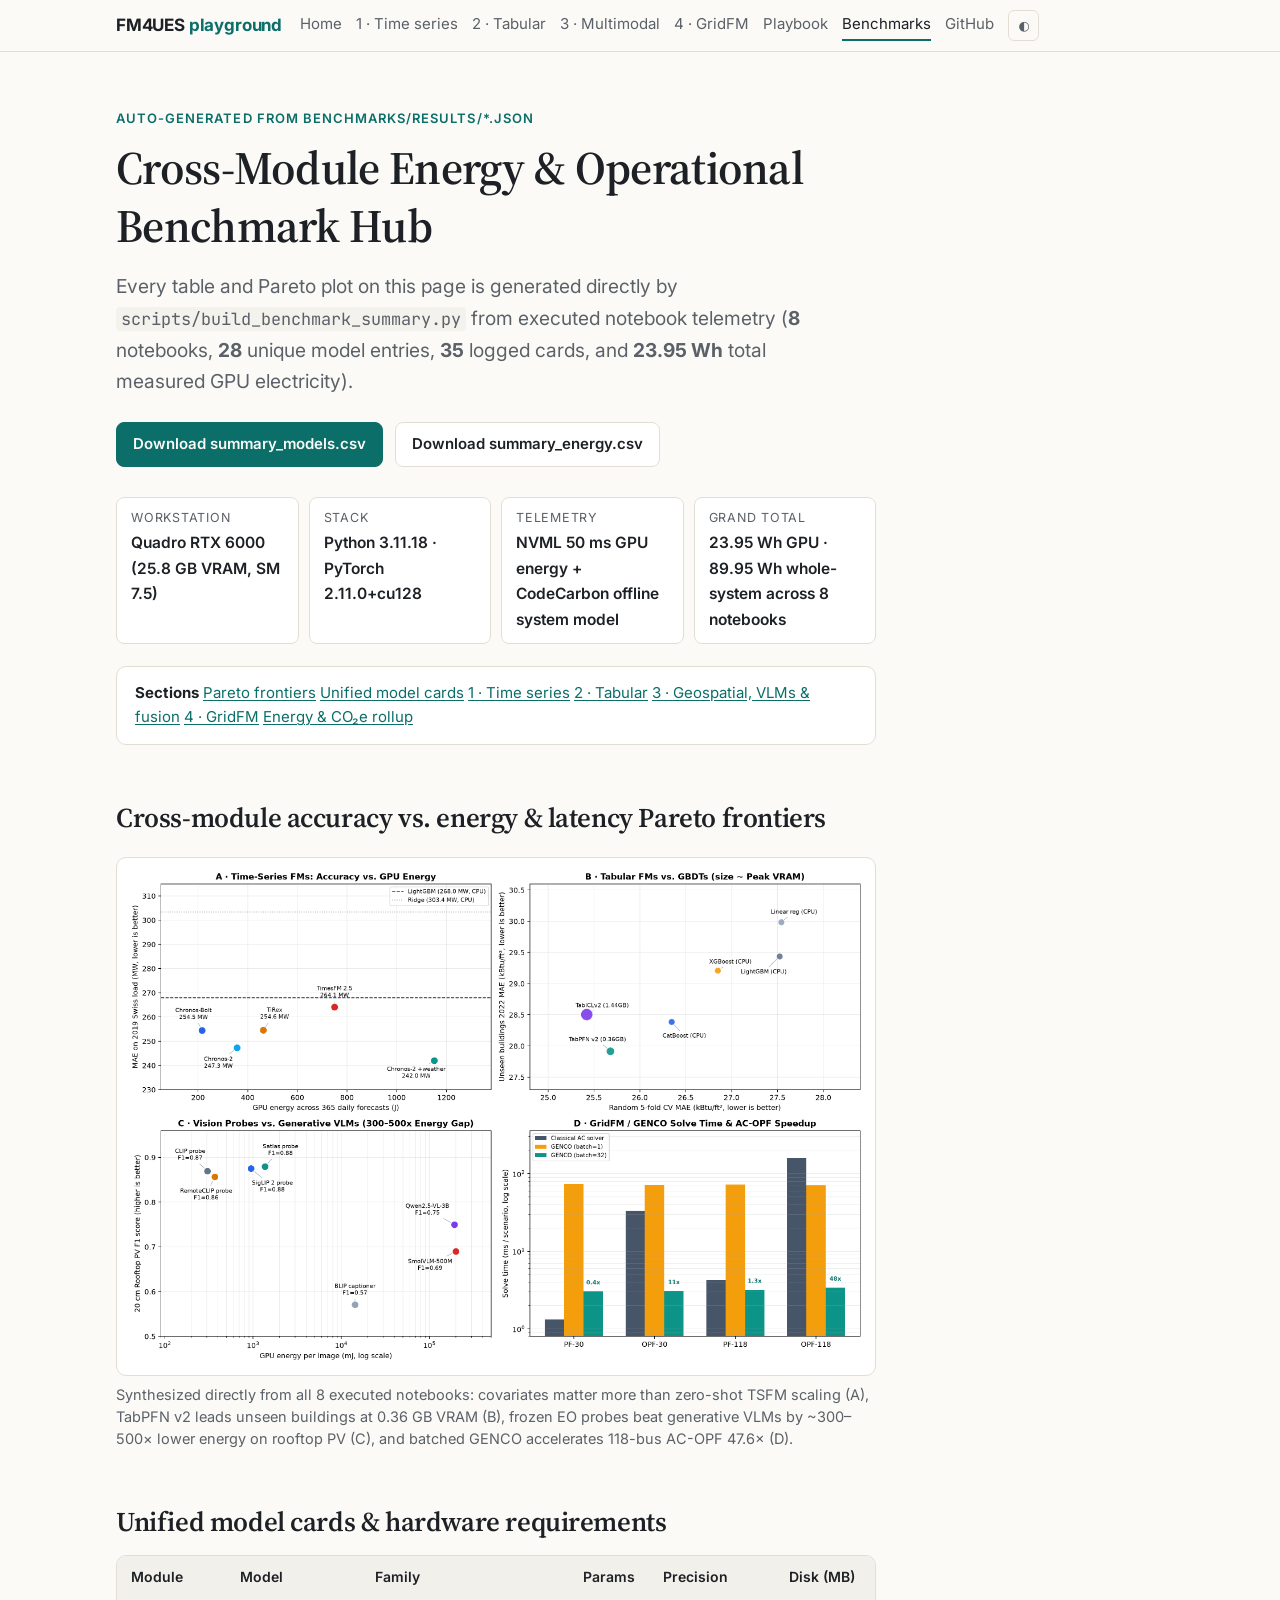
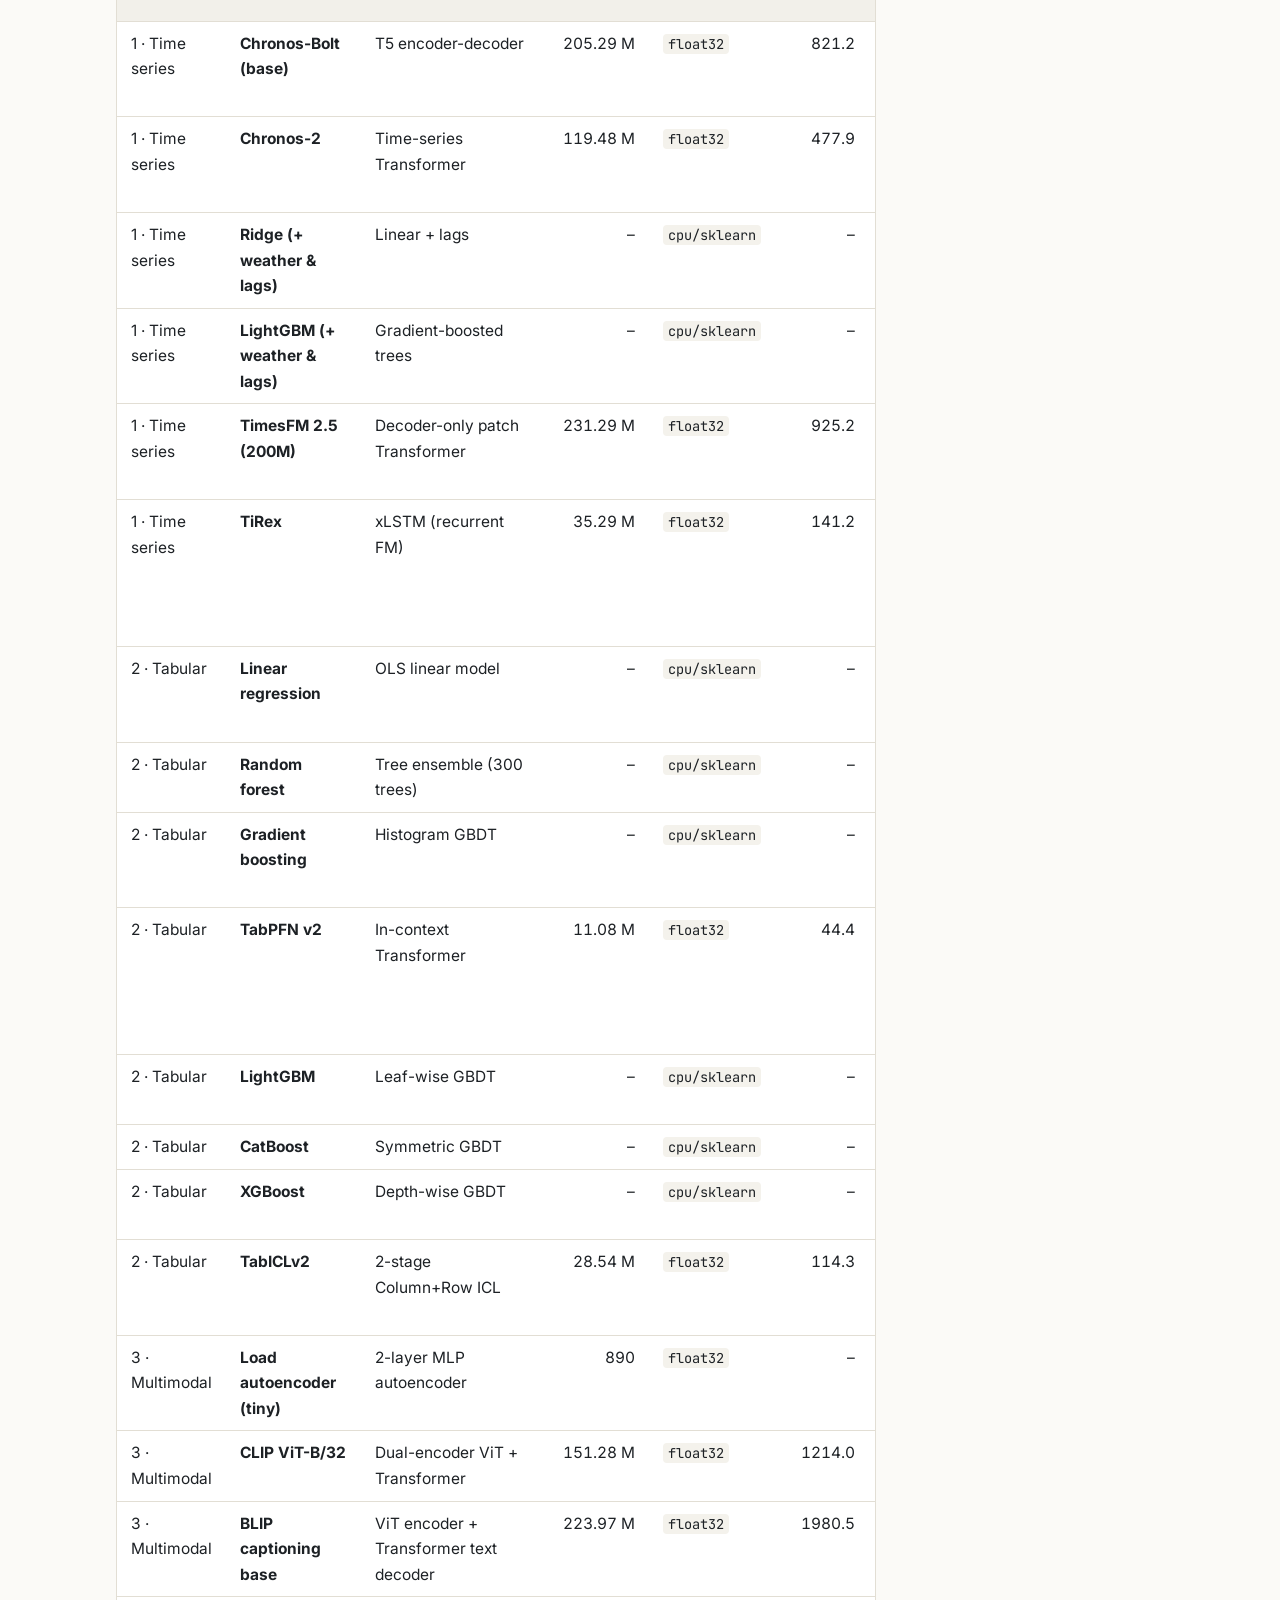
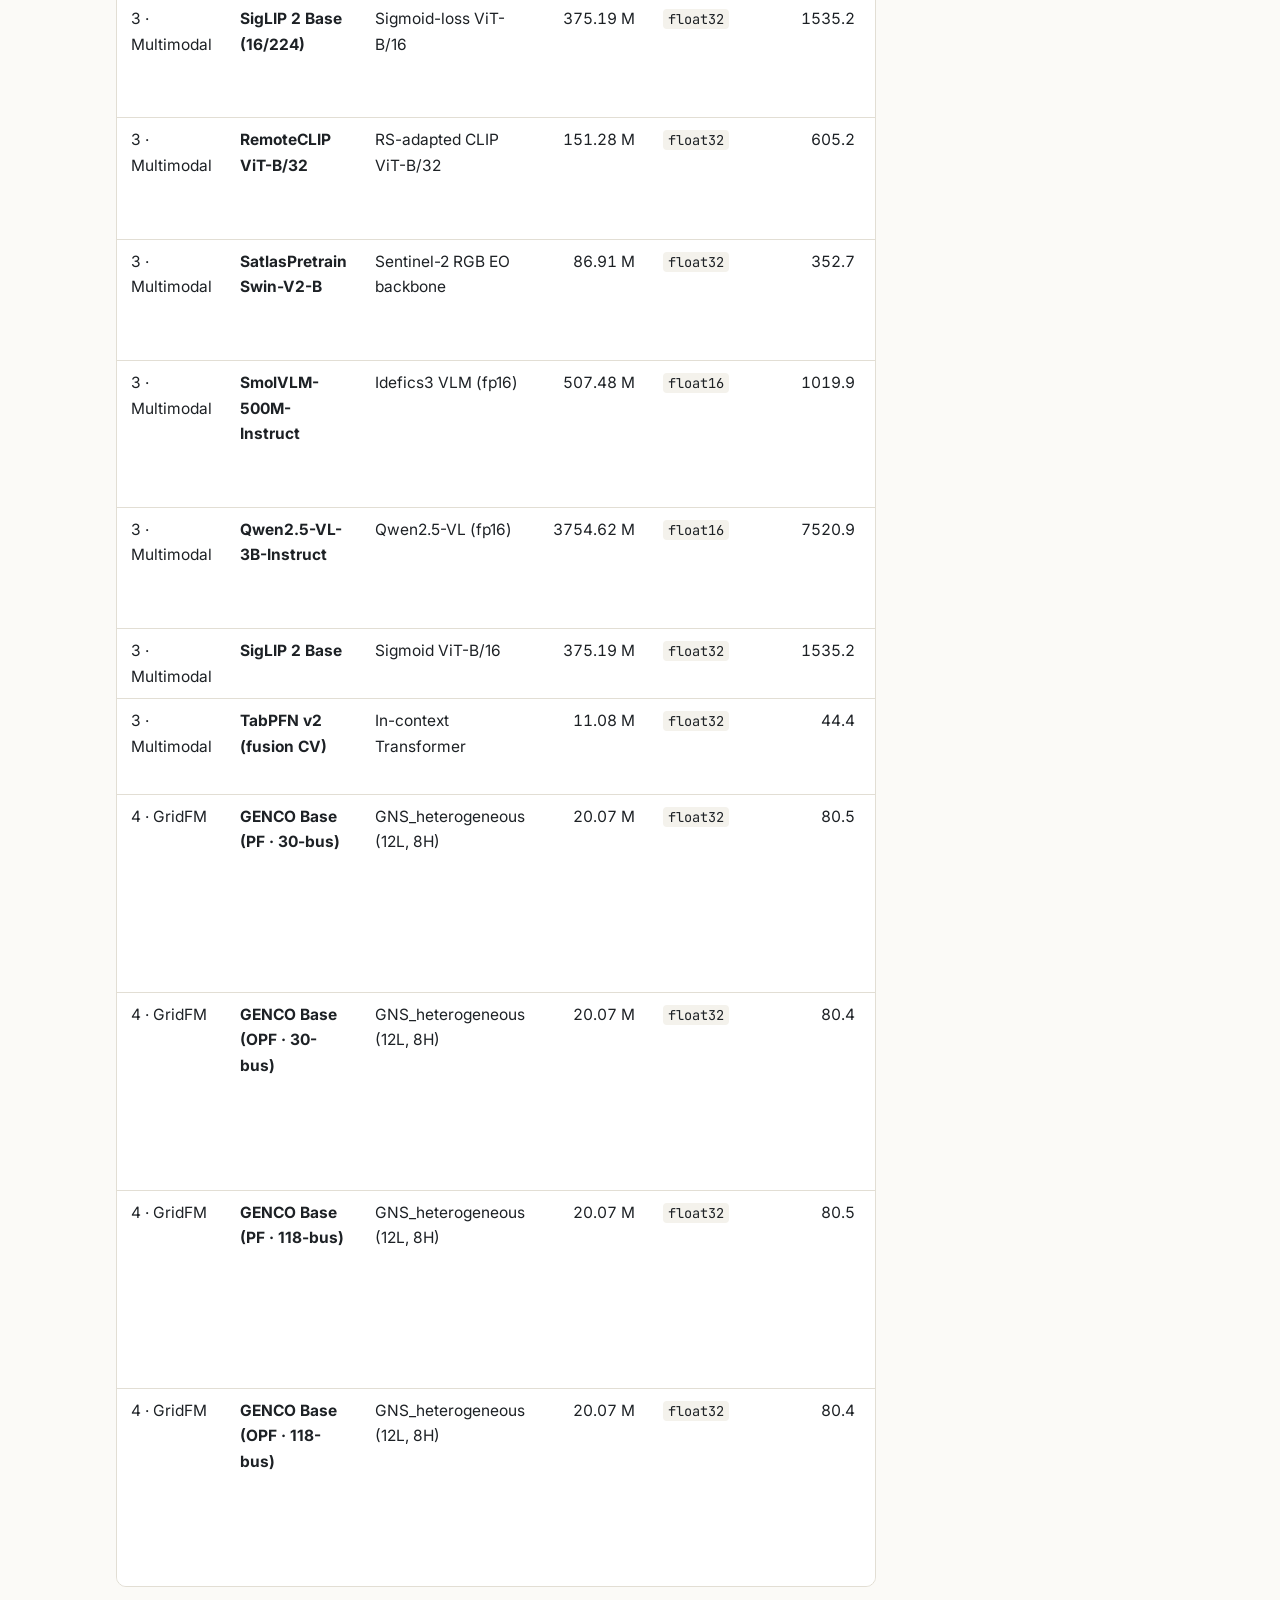
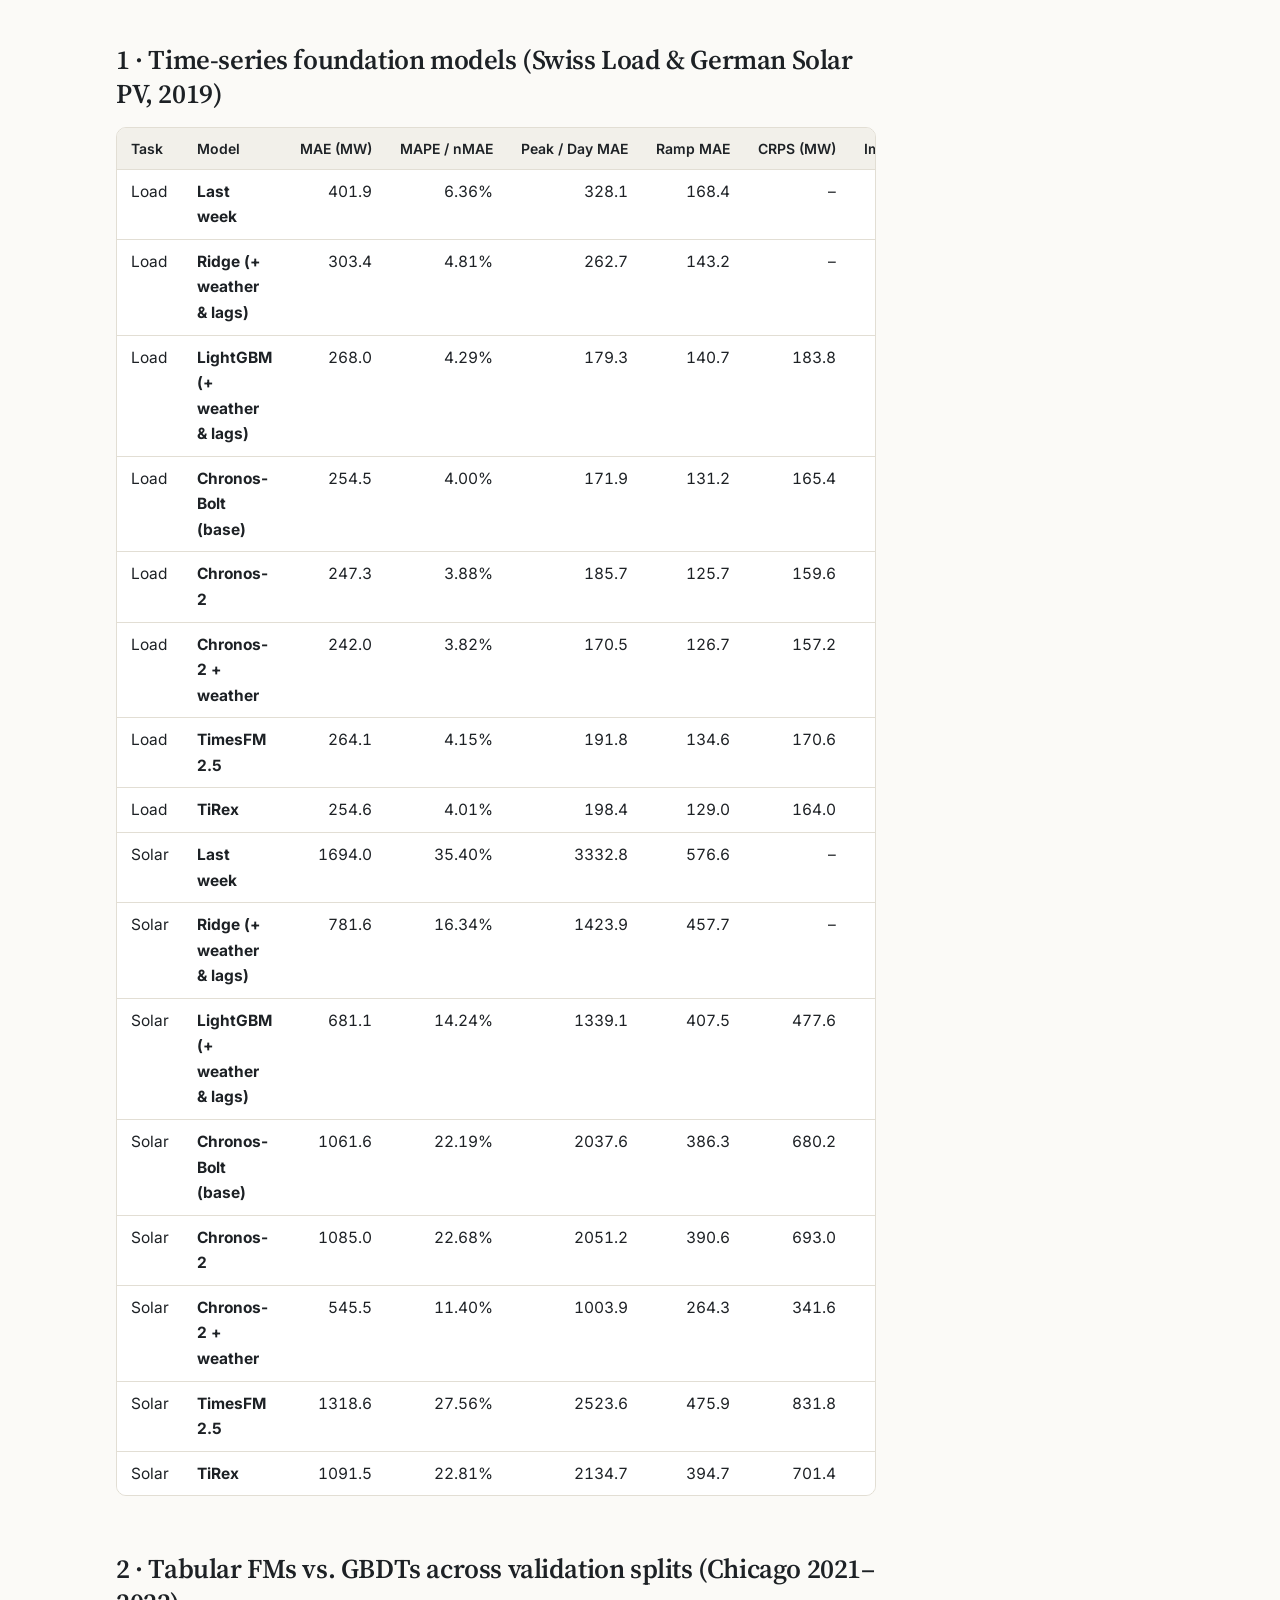
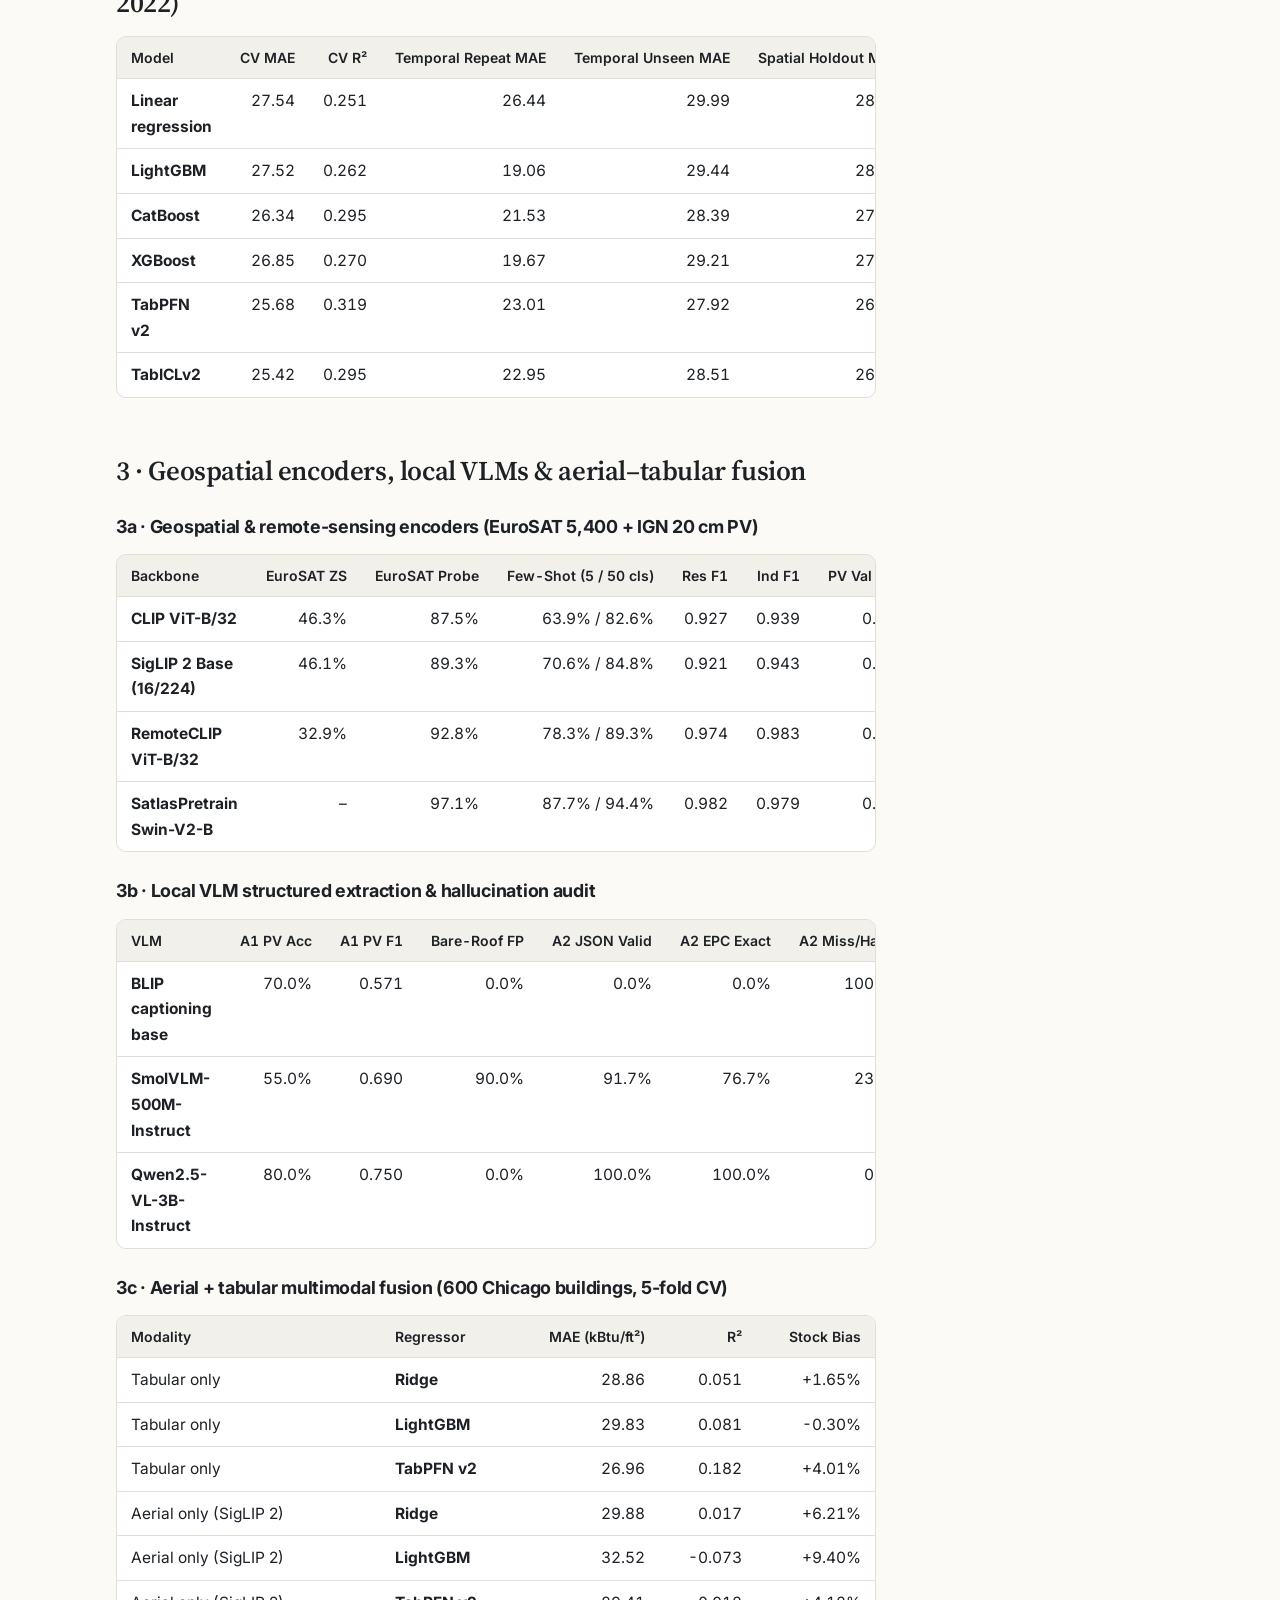
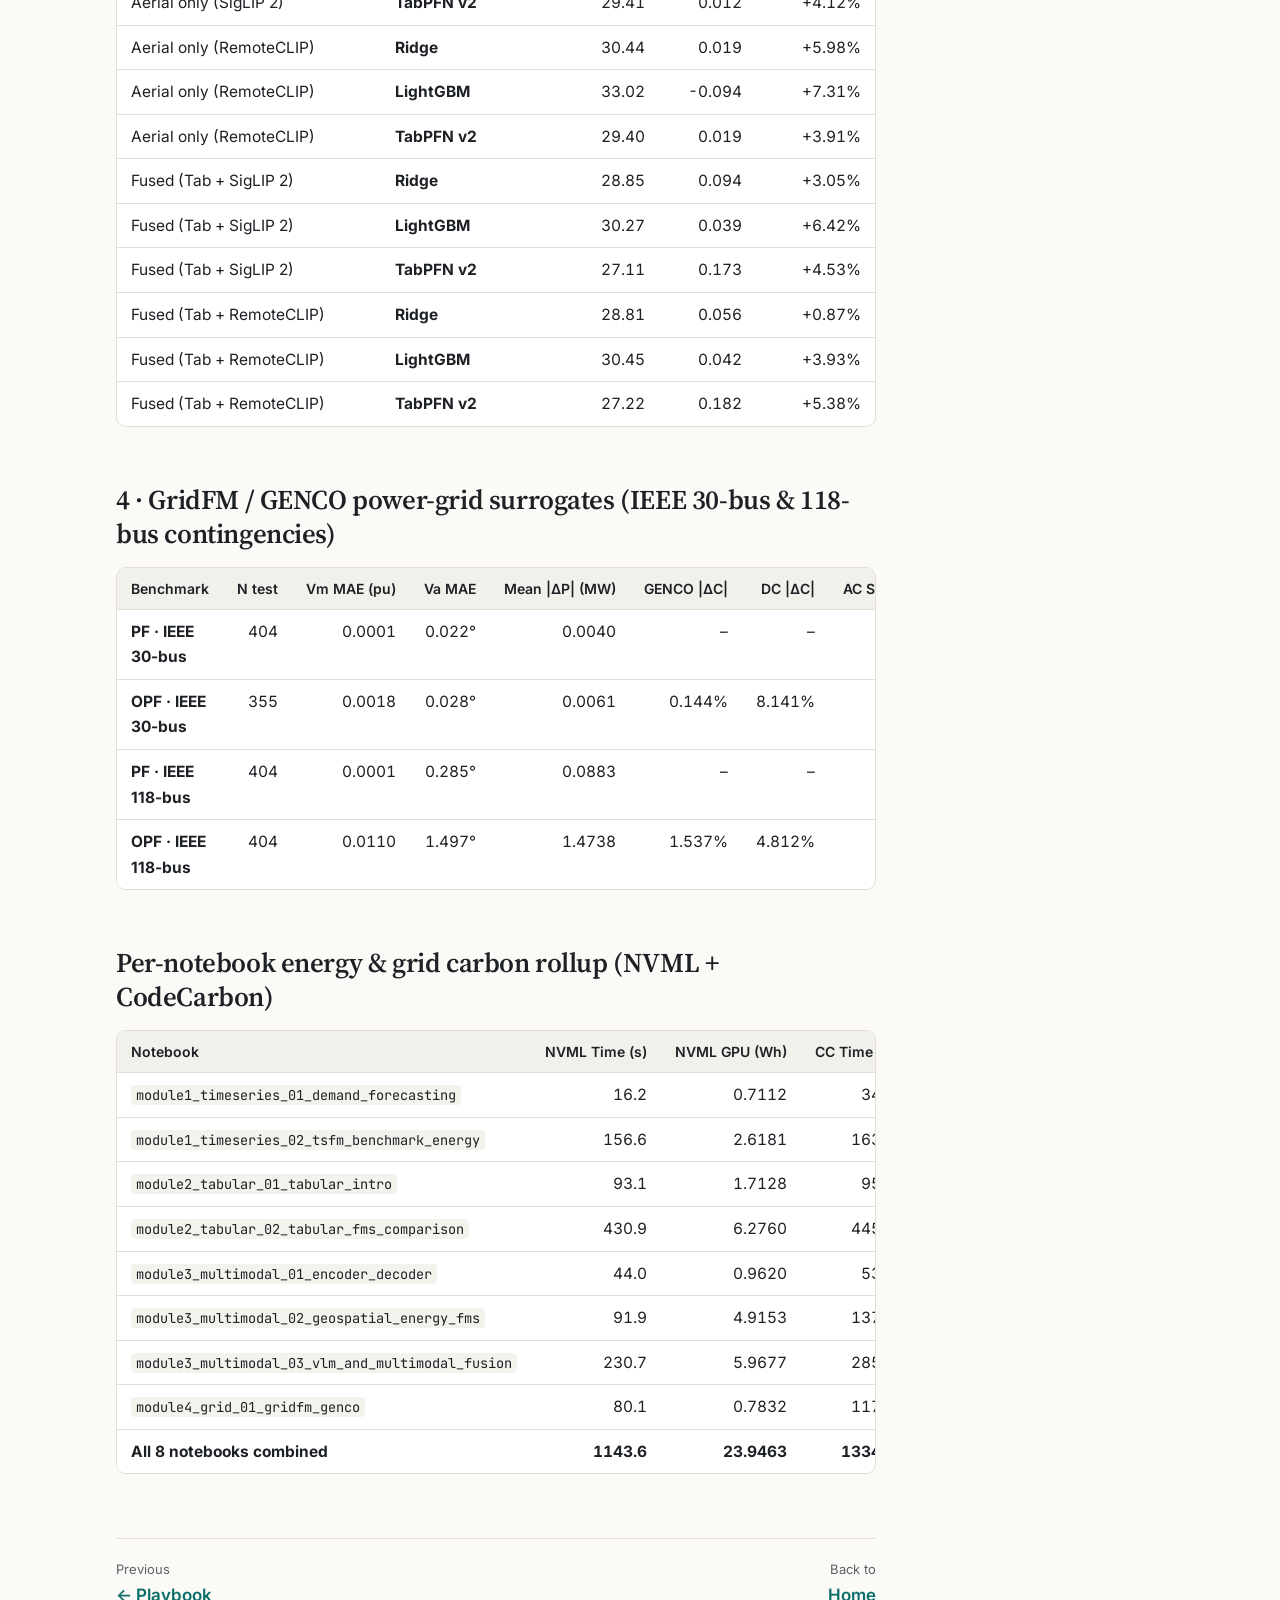
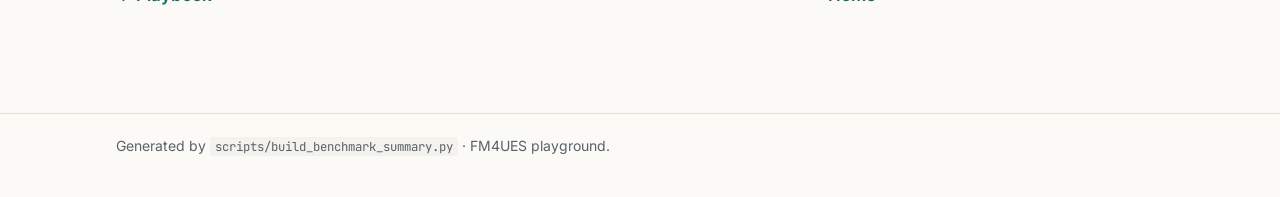
==== docs/benchmarks.html @ c504795c "Phase 4: geospatial EO FMs, local VLMs, aerial-tabular fusion, and Benchmarks Hub - Add requirements" ====
<!doctype html>
<html lang="en">
<head>
<meta charset="utf-8">
<meta name="viewport" content="width=device-width, initial-scale=1">
<title>Benchmarks Hub · FM4UES</title>
<meta name="description" content="Unified cross-module benchmark leaderboard, operational footprint, Pareto frontiers, and energy cost generated from benchmarks/results/*.json.">
<link rel="preconnect" href="https://fonts.googleapis.com">
<link rel="preconnect" href="https://fonts.gstatic.com" crossorigin>
<link href="https://fonts.googleapis.com/css2?family=Inter:wght@400;600;700&family=JetBrains+Mono:wght@400;600&family=Source+Serif+4:opsz,wght@8..60,600&display=swap" rel="stylesheet">
<link rel="stylesheet" href="assets/style.css">
<script src="assets/site.js"></script>
</head>
<body>

<header class="site-header">
  <div class="inner">
    <a class="brand" href="index.html">FM4UES <span>playground</span></a>
    <nav class="site-nav">
      <a href="index.html">Home</a>
      <a href="module1.html">1 · Time series</a>
      <a href="module2.html">2 · Tabular</a>
      <a href="module3.html">3 · Multimodal</a>
      <a href="module4.html">4 · GridFM</a>
      <a href="playbook.html">Playbook</a>
      <a href="benchmarks.html" aria-current="page">Benchmarks</a>
      <a class="gh" href="https://github.com/BartonChenTW/FM4UES-playground">GitHub</a>
      <button class="theme-toggle" type="button" aria-label="Toggle dark mode">◐</button>
    </nav>
  </div>
</header>

<main>
<div class="prose">

<div class="hero">
  <p class="eyebrow">Auto-generated from benchmarks/results/*.json</p>
  <h1>Cross-Module Energy &amp; Operational Benchmark Hub</h1>
  <p class="lede">
    Every table and Pareto plot on this page is generated directly by <code>scripts/build_benchmark_summary.py</code> from executed
    notebook telemetry (<b>8</b> notebooks, <b>28</b> unique model entries, <b>35</b> logged cards,
    and <b>23.95 Wh</b> total measured GPU electricity).
  </p>
  <div class="actions">
    <a class="btn primary" href="../benchmarks/summary_models.csv">Download summary_models.csv</a>
    <a class="btn" href="../benchmarks/summary_energy.csv">Download summary_energy.csv</a>
  </div>
</div>

<dl class="facts">
  <div><dt>Workstation</dt><dd>Quadro RTX 6000 (25.8 GB VRAM, SM 7.5)</dd></div>
  <div><dt>Stack</dt><dd>Python 3.11.18 · PyTorch 2.11.0+cu128</dd></div>
  <div><dt>Telemetry</dt><dd>NVML 50 ms GPU energy + CodeCarbon offline system model</dd></div>
  <div><dt>Grand total</dt><dd>23.95 Wh GPU · 89.95 Wh whole-system across 8 notebooks</dd></div>
</dl>

<nav class="toc">
  <b>Sections</b>
  <a href="#pareto">Pareto frontiers</a>
  <a href="#cards">Unified model cards</a>
  <a href="#tsfm">1 · Time series</a>
  <a href="#tabular">2 · Tabular</a>
  <a href="#multimodal">3 · Geospatial, VLMs &amp; fusion</a>
  <a href="#grid">4 · GridFM</a>
  <a href="#energy">Energy &amp; CO₂e rollup</a>
</nav>

<section id="pareto">
  <h2>Cross-module accuracy vs. energy &amp; latency Pareto frontiers</h2>
  <figure>
    <div class="frame"><img src="assets/img/benchmarks_pareto.png" alt="Four-panel cross-module Pareto chart covering Time-Series FMs, Tabular FMs vs GBDTs, Vision Probes vs VLMs, and GridFM GENCO solve speedups." loading="lazy"></div>
    <figcaption>Synthesized directly from all 8 executed notebooks: covariates matter more than zero-shot TSFM scaling (A), TabPFN v2 leads unseen buildings at 0.36 GB VRAM (B), frozen EO probes beat generative VLMs by ~300–500× lower energy on rooftop PV (C), and batched GENCO accelerates 118-bus AC-OPF 47.6× (D).</figcaption>
  </figure>
</section>

<section id="cards">
  <h2>Unified model cards &amp; hardware requirements</h2>
  <div class="table-wrap"><table>
    <tr><th>Module</th><th>Model</th><th>Family</th><th class="num">Params</th><th>Precision</th><th class="num">Disk (MB)</th><th class="num">Peak VRAM (GB)</th><th>Min Hardware</th><th>Licence</th><th>Hard Limits</th></tr>
    <tr><td>1 · Time series</td><td><b>Chronos-Bolt (base)</b></td><td>T5 encoder-decoder</td><td class="num">205.29 M</td><td><code>float32</code></td><td class="num">821.2</td><td class="num">4.92</td><td>GPU &lt;= 8 GB</td><td>Apache-2.0</td><td>Context &lt;= 2,048 steps, univariate only</td></tr><tr><td>1 · Time series</td><td><b>Chronos-2</b></td><td>Time-series Transformer</td><td class="num">119.48 M</td><td><code>float32</code></td><td class="num">477.9</td><td class="num">2.31</td><td>GPU &lt;= 4 GB</td><td>Apache-2.0</td><td>Supports past &amp; known-future covariates</td></tr><tr><td>1 · Time series</td><td><b>Ridge (+ weather &amp; lags)</b></td><td>Linear + lags</td><td class="num">–</td><td><code>cpu/sklearn</code></td><td class="num">–</td><td class="num">–</td><td>CPU-ok</td><td>BSD-3-Clause</td><td>Needs historical training split</td></tr><tr><td>1 · Time series</td><td><b>LightGBM (+ weather &amp; lags)</b></td><td>Gradient-boosted trees</td><td class="num">–</td><td><code>cpu/sklearn</code></td><td class="num">–</td><td class="num">–</td><td>CPU-ok</td><td>MIT</td><td>Needs historical training split</td></tr><tr><td>1 · Time series</td><td><b>TimesFM 2.5 (200M)</b></td><td>Decoder-only patch Transformer</td><td class="num">231.29 M</td><td><code>float32</code></td><td class="num">925.2</td><td class="num">2.53</td><td>GPU &lt;= 4 GB</td><td>Apache-2.0</td><td>Univariate core; covariates via xreg</td></tr><tr><td>1 · Time series</td><td><b>TiRex</b></td><td>xLSTM (recurrent FM)</td><td class="num">35.29 M</td><td><code>float32</code></td><td class="num">141.2</td><td class="num">0.30</td><td>GPU &lt;= 4 GB</td><td>NX-AI Community / Apache-2.0 (check card)</td><td>Univariate, 9 deciles (0.1..0.9)</td></tr><tr><td>2 · Tabular</td><td><b>Linear regression</b></td><td>OLS linear model</td><td class="num">–</td><td><code>cpu/sklearn</code></td><td class="num">–</td><td class="num">0.00</td><td>CPU-ok</td><td>BSD-3-Clause</td><td>Linear relationships only</td></tr><tr><td>2 · Tabular</td><td><b>Random forest</b></td><td>Tree ensemble (300 trees)</td><td class="num">–</td><td><code>cpu/sklearn</code></td><td class="num">–</td><td class="num">0.00</td><td>CPU-ok</td><td>BSD-3-Clause</td><td>CPU multi-core</td></tr><tr><td>2 · Tabular</td><td><b>Gradient boosting</b></td><td>Histogram GBDT</td><td class="num">–</td><td><code>cpu/sklearn</code></td><td class="num">–</td><td class="num">0.00</td><td>CPU-ok</td><td>BSD-3-Clause</td><td>Needs &gt;= 20 samples/leaf by default</td></tr><tr><td>2 · Tabular</td><td><b>TabPFN v2</b></td><td>In-context Transformer</td><td class="num">11.08 M</td><td><code>float32</code></td><td class="num">44.4</td><td class="num">0.24</td><td>GPU &lt;= 4 GB</td><td>Prior Labs License (Apache 2.0 w/ attribution)</td><td>&lt;= 10,000 rows, &lt;= 500 cols</td></tr><tr><td>2 · Tabular</td><td><b>LightGBM</b></td><td>Leaf-wise GBDT</td><td class="num">–</td><td><code>cpu/sklearn</code></td><td class="num">–</td><td class="num">0.01</td><td>CPU-ok</td><td>MIT</td><td>Needs tuning for tiny n</td></tr><tr><td>2 · Tabular</td><td><b>CatBoost</b></td><td>Symmetric GBDT</td><td class="num">–</td><td><code>cpu/sklearn</code></td><td class="num">–</td><td class="num">0.01</td><td>CPU-ok</td><td>Apache-2.0</td><td>Fast inference</td></tr><tr><td>2 · Tabular</td><td><b>XGBoost</b></td><td>Depth-wise GBDT</td><td class="num">–</td><td><code>cpu/sklearn</code></td><td class="num">–</td><td class="num">0.01</td><td>CPU-ok</td><td>Apache-2.0</td><td>Needs tuning for tiny n</td></tr><tr><td>2 · Tabular</td><td><b>TabICLv2</b></td><td>2-stage Column+Row ICL</td><td class="num">28.54 M</td><td><code>float32</code></td><td class="num">114.3</td><td class="num">2.71</td><td>GPU &lt;= 4 GB</td><td>BSD-3-Clause</td><td>Scales &gt;100k rows, native quantiles</td></tr><tr><td>3 · Multimodal</td><td><b>Load autoencoder (tiny)</b></td><td>2-layer MLP autoencoder</td><td class="num">890</td><td><code>float32</code></td><td class="num">–</td><td class="num">0.02</td><td>CPU-ok</td><td>MIT</td><td>24-h shape only</td></tr><tr><td>3 · Multimodal</td><td><b>CLIP ViT-B/32</b></td><td>Dual-encoder ViT + Transformer</td><td class="num">151.28 M</td><td><code>float32</code></td><td class="num">1214.0</td><td class="num">1.41</td><td>GPU &lt;= 4 GB</td><td>MIT</td><td>77 text tokens, 224x224 px crop</td></tr><tr><td>3 · Multimodal</td><td><b>BLIP captioning base</b></td><td>ViT encoder + Transformer text decoder</td><td class="num">223.97 M</td><td><code>float32</code></td><td class="num">1980.5</td><td class="num">1.42</td><td>GPU &lt;= 4 GB</td><td>BSD-3-Clause</td><td>Everyday-photo domain, 384x384 px</td></tr><tr><td>3 · Multimodal</td><td><b>SigLIP 2 Base (16/224)</b></td><td>Sigmoid-loss ViT-B/16</td><td class="num">375.19 M</td><td><code>float32</code></td><td class="num">1535.2</td><td class="num">2.52</td><td>GPU &lt;= 4 GB</td><td>Apache-2.0</td><td>224x224 px, 64 text tokens (lowercase recommended)</td></tr><tr><td>3 · Multimodal</td><td><b>RemoteCLIP ViT-B/32</b></td><td>RS-adapted CLIP ViT-B/32</td><td class="num">151.28 M</td><td><code>float32</code></td><td class="num">605.2</td><td class="num">0.94</td><td>GPU &lt;= 4 GB</td><td>Unspecified on HF card</td><td>224x224 px, 77 text tokens; tuned for remote sensing</td></tr><tr><td>3 · Multimodal</td><td><b>SatlasPretrain Swin-V2-B</b></td><td>Sentinel-2 RGB EO backbone</td><td class="num">86.91 M</td><td><code>float32</code></td><td class="num">352.7</td><td class="num">1.63</td><td>GPU &lt;= 4 GB</td><td>Apache-2.0</td><td>Vision-only (no text encoder); expects [0,1] Sentinel-2 RGB</td></tr><tr><td>3 · Multimodal</td><td><b>SmolVLM-500M-Instruct</b></td><td>Idefics3 VLM (fp16)</td><td class="num">507.48 M</td><td><code>float16</code></td><td class="num">1019.9</td><td class="num">1.50</td><td>GPU &lt;= 4 GB</td><td>Apache-2.0</td><td>Compact 500M VLM; struggles with strict JSON &amp; dense numbers</td></tr><tr><td>3 · Multimodal</td><td><b>Qwen2.5-VL-3B-Instruct</b></td><td>Qwen2.5-VL (fp16)</td><td class="num">3754.62 M</td><td><code>float16</code></td><td class="num">7520.9</td><td class="num">7.72</td><td>GPU 16-24 GB</td><td>Apache-2.0</td><td>7.7 GB VRAM in fp16; dynamic native image resolution</td></tr><tr><td>3 · Multimodal</td><td><b>SigLIP 2 Base</b></td><td>Sigmoid ViT-B/16</td><td class="num">375.19 M</td><td><code>float32</code></td><td class="num">1535.2</td><td class="num">2.01</td><td>GPU &lt;= 4 GB</td><td>Apache-2.0</td><td>–</td></tr><tr><td>3 · Multimodal</td><td><b>TabPFN v2 (fusion CV)</b></td><td>In-context Transformer</td><td class="num">11.08 M</td><td><code>float32</code></td><td class="num">44.4</td><td class="num">–</td><td>GPU &lt;= 4 GB</td><td>Prior Labs (Apache 2.0)</td><td>–</td></tr><tr><td>4 · GridFM</td><td><b>GENCO Base (PF · 30-bus)</b></td><td>GNS_heterogeneous (12L, 8H)</td><td class="num">20.07 M</td><td><code>float32</code></td><td class="num">80.5</td><td class="num">0.13</td><td>GPU &lt;= 4 GB</td><td>Apache-2.0</td><td>Fixed bus/branch schema per case; OPF bounds Vm &amp; Pg only (soft Qg/thermal/PBE)</td></tr><tr><td>4 · GridFM</td><td><b>GENCO Base (OPF · 30-bus)</b></td><td>GNS_heterogeneous (12L, 8H)</td><td class="num">20.07 M</td><td><code>float32</code></td><td class="num">80.4</td><td class="num">0.13</td><td>GPU &lt;= 4 GB</td><td>Apache-2.0</td><td>Fixed bus/branch schema per case; OPF bounds Vm &amp; Pg only (soft Qg/thermal/PBE)</td></tr><tr><td>4 · GridFM</td><td><b>GENCO Base (PF · 118-bus)</b></td><td>GNS_heterogeneous (12L, 8H)</td><td class="num">20.07 M</td><td><code>float32</code></td><td class="num">80.5</td><td class="num">0.27</td><td>GPU &lt;= 4 GB</td><td>Apache-2.0</td><td>Fixed bus/branch schema per case; OPF bounds Vm &amp; Pg only (soft Qg/thermal/PBE)</td></tr><tr><td>4 · GridFM</td><td><b>GENCO Base (OPF · 118-bus)</b></td><td>GNS_heterogeneous (12L, 8H)</td><td class="num">20.07 M</td><td><code>float32</code></td><td class="num">80.4</td><td class="num">0.27</td><td>GPU &lt;= 4 GB</td><td>Apache-2.0</td><td>Fixed bus/branch schema per case; OPF bounds Vm &amp; Pg only (soft Qg/thermal/PBE)</td></tr>
  </table></div>
</section>

<section id="tsfm">
  <h2>1 · Time-series foundation models (Swiss Load &amp; German Solar PV, 2019)</h2>
  <div class="table-wrap"><table>
    <tr><th>Task</th><th>Model</th><th class="num">MAE (MW)</th><th class="num">MAPE / nMAE</th><th class="num">Peak / Day MAE</th><th class="num">Ramp MAE</th><th class="num">CRPS (MW)</th><th class="num">Imbalance (kEUR)</th><th class="num">GPU J</th></tr>
    <tr><td>Load</td><td><b>Last week</b></td><td class="num">401.9</td><td class="num">6.36%</td><td class="num">328.1</td><td class="num">168.4</td><td class="num">–</td><td class="num">209,888</td><td class="num">–</td></tr><tr><td>Load</td><td><b>Ridge (+ weather &amp; lags)</b></td><td class="num">303.4</td><td class="num">4.81%</td><td class="num">262.7</td><td class="num">143.2</td><td class="num">–</td><td class="num">152,685</td><td class="num">–</td></tr><tr><td>Load</td><td><b>LightGBM (+ weather &amp; lags)</b></td><td class="num">268.0</td><td class="num">4.29%</td><td class="num">179.3</td><td class="num">140.7</td><td class="num">183.8</td><td class="num">132,280</td><td class="num">–</td></tr><tr><td>Load</td><td><b>Chronos-Bolt (base)</b></td><td class="num">254.5</td><td class="num">4.00%</td><td class="num">171.9</td><td class="num">131.2</td><td class="num">165.4</td><td class="num">136,784</td><td class="num">216.3</td></tr><tr><td>Load</td><td><b>Chronos-2</b></td><td class="num">247.3</td><td class="num">3.88%</td><td class="num">185.7</td><td class="num">125.7</td><td class="num">159.6</td><td class="num">132,837</td><td class="num">356.6</td></tr><tr><td>Load</td><td><b>Chronos-2 + weather</b></td><td class="num">242.0</td><td class="num">3.82%</td><td class="num">170.5</td><td class="num">126.7</td><td class="num">157.2</td><td class="num">127,206</td><td class="num">1150.7</td></tr><tr><td>Load</td><td><b>TimesFM 2.5</b></td><td class="num">264.1</td><td class="num">4.15%</td><td class="num">191.8</td><td class="num">134.6</td><td class="num">170.6</td><td class="num">138,223</td><td class="num">749.9</td></tr><tr><td>Load</td><td><b>TiRex</b></td><td class="num">254.6</td><td class="num">4.01%</td><td class="num">198.4</td><td class="num">129.0</td><td class="num">164.0</td><td class="num">136,100</td><td class="num">462.7</td></tr><tr><td>Solar</td><td><b>Last week</b></td><td class="num">1694.0</td><td class="num">35.40%</td><td class="num">3332.8</td><td class="num">576.6</td><td class="num">–</td><td class="num">892,607</td><td class="num">–</td></tr><tr><td>Solar</td><td><b>Ridge (+ weather &amp; lags)</b></td><td class="num">781.6</td><td class="num">16.34%</td><td class="num">1423.9</td><td class="num">457.7</td><td class="num">–</td><td class="num">416,796</td><td class="num">–</td></tr><tr><td>Solar</td><td><b>LightGBM (+ weather &amp; lags)</b></td><td class="num">681.1</td><td class="num">14.24%</td><td class="num">1339.1</td><td class="num">407.5</td><td class="num">477.6</td><td class="num">412,699</td><td class="num">–</td></tr><tr><td>Solar</td><td><b>Chronos-Bolt (base)</b></td><td class="num">1061.6</td><td class="num">22.19%</td><td class="num">2037.6</td><td class="num">386.3</td><td class="num">680.2</td><td class="num">541,320</td><td class="num">225.0</td></tr><tr><td>Solar</td><td><b>Chronos-2</b></td><td class="num">1085.0</td><td class="num">22.68%</td><td class="num">2051.2</td><td class="num">390.6</td><td class="num">693.0</td><td class="num">547,497</td><td class="num">394.7</td></tr><tr><td>Solar</td><td><b>Chronos-2 + weather</b></td><td class="num">545.5</td><td class="num">11.40%</td><td class="num">1003.9</td><td class="num">264.3</td><td class="num">341.6</td><td class="num">270,333</td><td class="num">1165.6</td></tr><tr><td>Solar</td><td><b>TimesFM 2.5</b></td><td class="num">1318.6</td><td class="num">27.56%</td><td class="num">2523.6</td><td class="num">475.9</td><td class="num">831.8</td><td class="num">692,721</td><td class="num">790.8</td></tr><tr><td>Solar</td><td><b>TiRex</b></td><td class="num">1091.5</td><td class="num">22.81%</td><td class="num">2134.7</td><td class="num">394.7</td><td class="num">701.4</td><td class="num">587,737</td><td class="num">472.4</td></tr>
  </table></div>
</section>

<section id="tabular">
  <h2>2 · Tabular FMs vs. GBDTs across validation splits (Chicago 2021–2022)</h2>
  <div class="table-wrap"><table>
    <tr><th>Model</th><th class="num">CV MAE</th><th class="num">CV R²</th><th class="num">Temporal Repeat MAE</th><th class="num">Temporal Unseen MAE</th><th class="num">Spatial Holdout MAE</th><th class="num">Stock Bias</th><th class="num">VRAM (GB)</th></tr>
    <tr><td><b>Linear regression</b></td><td class="num">27.54</td><td class="num">0.251</td><td class="num">26.44</td><td class="num">29.99</td><td class="num">28.97</td><td class="num">+0.19%</td><td class="num">0.00</td></tr><tr><td><b>LightGBM</b></td><td class="num">27.52</td><td class="num">0.262</td><td class="num">19.06</td><td class="num">29.44</td><td class="num">28.61</td><td class="num">+0.64%</td><td class="num">0.00</td></tr><tr><td><b>CatBoost</b></td><td class="num">26.34</td><td class="num">0.295</td><td class="num">21.53</td><td class="num">28.39</td><td class="num">27.24</td><td class="num">+2.17%</td><td class="num">0.00</td></tr><tr><td><b>XGBoost</b></td><td class="num">26.85</td><td class="num">0.270</td><td class="num">19.67</td><td class="num">29.21</td><td class="num">27.29</td><td class="num">+1.58%</td><td class="num">0.00</td></tr><tr><td><b>TabPFN v2</b></td><td class="num">25.68</td><td class="num">0.319</td><td class="num">23.01</td><td class="num">27.92</td><td class="num">26.73</td><td class="num">-0.72%</td><td class="num">0.36</td></tr><tr><td><b>TabICLv2</b></td><td class="num">25.42</td><td class="num">0.295</td><td class="num">22.95</td><td class="num">28.51</td><td class="num">26.68</td><td class="num">-5.94%</td><td class="num">1.44</td></tr>
  </table></div>
</section>

<section id="multimodal">
  <h2>3 · Geospatial encoders, local VLMs &amp; aerial–tabular fusion</h2>
  <h3>3a · Geospatial &amp; remote-sensing encoders (EuroSAT 5,400 + IGN 20 cm PV)</h3>
  <div class="table-wrap"><table>
    <tr><th>Backbone</th><th class="num">EuroSAT ZS</th><th class="num">EuroSAT Probe</th><th class="num">Few-Shot (5 / 50 cls)</th><th class="num">Res F1</th><th class="num">Ind F1</th><th class="num">PV Val AUC</th><th class="num">PV Val F1</th><th class="num">mJ / img</th></tr>
    <tr><td><b>CLIP ViT-B/32</b></td><td class="num">46.3%</td><td class="num">87.5%</td><td class="num">63.9% / 82.6%</td><td class="num">0.927</td><td class="num">0.939</td><td class="num">0.949</td><td class="num">0.870</td><td class="num">303.1</td></tr><tr><td><b>SigLIP 2 Base (16/224)</b></td><td class="num">46.1%</td><td class="num">89.3%</td><td class="num">70.6% / 84.8%</td><td class="num">0.921</td><td class="num">0.943</td><td class="num">0.962</td><td class="num">0.875</td><td class="num">949.8</td></tr><tr><td><b>RemoteCLIP ViT-B/32</b></td><td class="num">32.9%</td><td class="num">92.8%</td><td class="num">78.3% / 89.3%</td><td class="num">0.974</td><td class="num">0.983</td><td class="num">0.918</td><td class="num">0.857</td><td class="num">367.8</td></tr><tr><td><b>SatlasPretrain Swin-V2-B</b></td><td class="num">–</td><td class="num">97.1%</td><td class="num">87.7% / 94.4%</td><td class="num">0.982</td><td class="num">0.979</td><td class="num">0.941</td><td class="num">0.880</td><td class="num">1362.3</td></tr>
  </table></div>

  <h3>3b · Local VLM structured extraction &amp; hallucination audit</h3>
  <div class="table-wrap"><table>
    <tr><th>VLM</th><th class="num">A1 PV Acc</th><th class="num">A1 PV F1</th><th class="num">Bare-Roof FP</th><th class="num">A2 JSON Valid</th><th class="num">A2 EPC Exact</th><th class="num">A2 Miss/Halluc</th><th class="num">s / roof</th><th class="num">J / roof | card</th><th class="num">VRAM (GB)</th></tr>
    <tr><td><b>BLIP captioning base</b></td><td class="num">70.0%</td><td class="num">0.571</td><td class="num">0.0%</td><td class="num">0.0%</td><td class="num">0.0%</td><td class="num">100.0%</td><td class="num">0.21 s</td><td class="num">14.3 / 12.2</td><td class="num">0.97</td></tr><tr><td><b>SmolVLM-500M-Instruct</b></td><td class="num">55.0%</td><td class="num">0.690</td><td class="num">90.0%</td><td class="num">91.7%</td><td class="num">76.7%</td><td class="num">23.3%</td><td class="num">2.05 s</td><td class="num">198.9 / 289.8</td><td class="num">1.50</td></tr><tr><td><b>Qwen2.5-VL-3B-Instruct</b></td><td class="num">80.0%</td><td class="num">0.750</td><td class="num">0.0%</td><td class="num">100.0%</td><td class="num">100.0%</td><td class="num">0.0%</td><td class="num">1.50 s</td><td class="num">192.8 / 474.2</td><td class="num">7.72</td></tr>
  </table></div>

  <h3>3c · Aerial + tabular multimodal fusion (600 Chicago buildings, 5-fold CV)</h3>
  <div class="table-wrap"><table>
    <tr><th>Modality</th><th>Regressor</th><th class="num">MAE (kBtu/ft²)</th><th class="num">R²</th><th class="num">Stock Bias</th></tr>
    <tr><td>Tabular only</td><td><b>Ridge</b></td><td class="num">28.86</td><td class="num">0.051</td><td class="num">+1.65%</td></tr><tr><td>Tabular only</td><td><b>LightGBM</b></td><td class="num">29.83</td><td class="num">0.081</td><td class="num">-0.30%</td></tr><tr><td>Tabular only</td><td><b>TabPFN v2</b></td><td class="num">26.96</td><td class="num">0.182</td><td class="num">+4.01%</td></tr><tr><td>Aerial only (SigLIP 2)</td><td><b>Ridge</b></td><td class="num">29.88</td><td class="num">0.017</td><td class="num">+6.21%</td></tr><tr><td>Aerial only (SigLIP 2)</td><td><b>LightGBM</b></td><td class="num">32.52</td><td class="num">-0.073</td><td class="num">+9.40%</td></tr><tr><td>Aerial only (SigLIP 2)</td><td><b>TabPFN v2</b></td><td class="num">29.41</td><td class="num">0.012</td><td class="num">+4.12%</td></tr><tr><td>Aerial only (RemoteCLIP)</td><td><b>Ridge</b></td><td class="num">30.44</td><td class="num">0.019</td><td class="num">+5.98%</td></tr><tr><td>Aerial only (RemoteCLIP)</td><td><b>LightGBM</b></td><td class="num">33.02</td><td class="num">-0.094</td><td class="num">+7.31%</td></tr><tr><td>Aerial only (RemoteCLIP)</td><td><b>TabPFN v2</b></td><td class="num">29.40</td><td class="num">0.019</td><td class="num">+3.91%</td></tr><tr><td>Fused (Tab + SigLIP 2)</td><td><b>Ridge</b></td><td class="num">28.85</td><td class="num">0.094</td><td class="num">+3.05%</td></tr><tr><td>Fused (Tab + SigLIP 2)</td><td><b>LightGBM</b></td><td class="num">30.27</td><td class="num">0.039</td><td class="num">+6.42%</td></tr><tr><td>Fused (Tab + SigLIP 2)</td><td><b>TabPFN v2</b></td><td class="num">27.11</td><td class="num">0.173</td><td class="num">+4.53%</td></tr><tr><td>Fused (Tab + RemoteCLIP)</td><td><b>Ridge</b></td><td class="num">28.81</td><td class="num">0.056</td><td class="num">+0.87%</td></tr><tr><td>Fused (Tab + RemoteCLIP)</td><td><b>LightGBM</b></td><td class="num">30.45</td><td class="num">0.042</td><td class="num">+3.93%</td></tr><tr><td>Fused (Tab + RemoteCLIP)</td><td><b>TabPFN v2</b></td><td class="num">27.22</td><td class="num">0.182</td><td class="num">+5.38%</td></tr>
  </table></div>
</section>

<section id="grid">
  <h2>4 · GridFM / GENCO power-grid surrogates (IEEE 30-bus &amp; 118-bus contingencies)</h2>
  <div class="table-wrap"><table>
    <tr><th>Benchmark</th><th class="num">N test</th><th class="num">Vm MAE (pu)</th><th class="num">Va MAE</th><th class="num">Mean |ΔP| (MW)</th><th class="num">GENCO |ΔC|</th><th class="num">DC |ΔC|</th><th class="num">AC Solver (ms)</th><th class="num">GENCO b=32 (Speedup)</th><th class="num">mJ / solve</th></tr>
    <tr><td><b>PF · IEEE 30-bus</b></td><td class="num">404</td><td class="num">0.0001</td><td class="num">0.022°</td><td class="num">0.0040</td><td class="num">–</td><td class="num">–</td><td class="num">1.32</td><td class="num">3.04 (0.4×)</td><td class="num">166.4</td></tr><tr><td><b>OPF · IEEE 30-bus</b></td><td class="num">355</td><td class="num">0.0018</td><td class="num">0.028°</td><td class="num">0.0061</td><td class="num">0.144%</td><td class="num">8.141%</td><td class="num">33.57</td><td class="num">3.07 (10.9×)</td><td class="num">171.8</td></tr><tr><td><b>PF · IEEE 118-bus</b></td><td class="num">404</td><td class="num">0.0001</td><td class="num">0.285°</td><td class="num">0.0883</td><td class="num">–</td><td class="num">–</td><td class="num">4.26</td><td class="num">3.19 (1.3×)</td><td class="num">359.0</td></tr><tr><td><b>OPF · IEEE 118-bus</b></td><td class="num">404</td><td class="num">0.0110</td><td class="num">1.497°</td><td class="num">1.4738</td><td class="num">1.537%</td><td class="num">4.812%</td><td class="num">161.76</td><td class="num">3.40 (47.6×)</td><td class="num">366.9</td></tr>
  </table></div>
</section>

<section id="energy">
  <h2>Per-notebook energy &amp; grid carbon rollup (NVML + CodeCarbon)</h2>
  <div class="table-wrap"><table>
    <tr><th>Notebook</th><th class="num">NVML Time (s)</th><th class="num">NVML GPU (Wh)</th><th class="num">CC Time (s)</th><th class="num">CC System (Wh)</th><th class="num">CO₂ CH (mg)</th><th class="num">CO₂ EU (mg)</th><th class="num">CO₂ US (mg)</th></tr>
    <tr><td><code>module1_timeseries_01_demand_forecasting</code></td><td class="num">16.2</td><td class="num">0.7112</td><td class="num">34.8</td><td class="num">2.2669</td><td class="num">68.0</td><td class="num">521.4</td><td class="num">861.4</td></tr><tr><td><code>module1_timeseries_02_tsfm_benchmark_energy</code></td><td class="num">156.6</td><td class="num">2.6181</td><td class="num">163.4</td><td class="num">13.8143</td><td class="num">414.4</td><td class="num">3,177.3</td><td class="num">5,249.4</td></tr><tr><td><code>module2_tabular_01_tabular_intro</code></td><td class="num">93.1</td><td class="num">1.7128</td><td class="num">95.6</td><td class="num">4.2677</td><td class="num">128.0</td><td class="num">981.6</td><td class="num">1,621.7</td></tr><tr><td><code>module2_tabular_02_tabular_fms_comparison</code></td><td class="num">430.9</td><td class="num">6.2760</td><td class="num">445.6</td><td class="num">39.4665</td><td class="num">1184.0</td><td class="num">9,077.3</td><td class="num">14,997.3</td></tr><tr><td><code>module3_multimodal_01_encoder_decoder</code></td><td class="num">44.0</td><td class="num">0.9620</td><td class="num">53.9</td><td class="num">2.1097</td><td class="num">63.3</td><td class="num">485.2</td><td class="num">801.7</td></tr><tr><td><code>module3_multimodal_02_geospatial_energy_fms</code></td><td class="num">91.9</td><td class="num">4.9153</td><td class="num">137.6</td><td class="num">9.2050</td><td class="num">276.1</td><td class="num">2,117.2</td><td class="num">3,497.9</td></tr><tr><td><code>module3_multimodal_03_vlm_and_multimodal_fusion</code></td><td class="num">230.7</td><td class="num">5.9677</td><td class="num">285.5</td><td class="num">14.9507</td><td class="num">448.5</td><td class="num">3,438.7</td><td class="num">5,681.3</td></tr><tr><td><code>module4_grid_01_gridfm_genco</code></td><td class="num">80.1</td><td class="num">0.7832</td><td class="num">117.6</td><td class="num">3.8677</td><td class="num">116.0</td><td class="num">889.6</td><td class="num">1,469.7</td></tr><tr class="best"><td><b>All 8 notebooks combined</b></td><td class="num"><b>1143.6</b></td><td class="num"><b>23.9463</b></td><td class="num"><b>1334.0</b></td><td class="num"><b>89.9485</b></td><td class="num"><b>2,698.5</b></td><td class="num"><b>20,688.2</b></td><td class="num"><b>34,180.4</b></td></tr>
  </table></div>
</section>

<nav class="pager">
  <a href="playbook.html"><small>Previous</small>← Playbook</a>
  <a href="index.html" style="text-align:right"><small>Back to</small>Home</a>
</nav>

</div>
</main>

<footer>
  <div class="inner">
    Generated by <code>scripts/build_benchmark_summary.py</code> · FM4UES playground.
  </div>
</footer>

</body>
</html>
---- docs/assets/style.css ----
/* FM4UES playground – site styles. Plain CSS, no build step. */

:root {
  --bg: #fbfaf7;
  --surface: #ffffff;
  --surface-2: #f2f0ea;
  --text: #1d2125;
  --muted: #5b6168;
  --border: #e2ded4;
  --accent: #0b6e69;        /* teal: links, highlights */
  --accent-soft: #e0f0ee;
  --warn: #9a5b00;
  --warn-soft: #fbf0dc;
  --good: #2d6a2d;
  --code-bg: #f4f2ec;
  --fig-bg: #ffffff;
  --shadow: 0 1px 2px rgba(20, 20, 20, .05), 0 4px 16px rgba(20, 20, 20, .04);
  --radius: 10px;
  --sans: "Inter", system-ui, -apple-system, "Segoe UI", Roboto, "Helvetica Neue", Arial, sans-serif;
  --serif: "Source Serif 4", Georgia, "Times New Roman", serif;
  --mono: "JetBrains Mono", ui-monospace, SFMono-Regular, Consolas, "Liberation Mono", monospace;
  color-scheme: light;
}

@media (prefers-color-scheme: dark) {
  :root:not([data-theme="light"]) {
    --bg: #14171a;
    --surface: #1b1f23;
    --surface-2: #22272c;
    --text: #e6e4df;
    --muted: #a0a6ad;
    --border: #2f353b;
    --accent: #5cc7bd;
    --accent-soft: #173431;
    --warn: #e8b35c;
    --warn-soft: #33291a;
    --good: #8fd18f;
    --code-bg: #1f2428;
    --fig-bg: #f7f7f5;
    --shadow: none;
    color-scheme: dark;
  }
}

:root[data-theme="dark"] {
  --bg: #14171a;
  --surface: #1b1f23;
  --surface-2: #22272c;
  --text: #e6e4df;
  --muted: #a0a6ad;
  --border: #2f353b;
  --accent: #5cc7bd;
  --accent-soft: #173431;
  --warn: #e8b35c;
  --warn-soft: #33291a;
  --good: #8fd18f;
  --code-bg: #1f2428;
  --fig-bg: #f7f7f5;
  --shadow: none;
  color-scheme: dark;
}

* { box-sizing: border-box; }

html { -webkit-text-size-adjust: 100%; }

body {
  margin: 0;
  background: var(--bg);
  color: var(--text);
  font-family: var(--sans);
  font-size: 17px;
  line-height: 1.65;
}

a { color: var(--accent); text-underline-offset: 2px; }
a:hover { text-decoration-thickness: 2px; }

img { max-width: 100%; height: auto; display: block; }

/* ---------- Header / nav ---------- */

.site-header {
  position: sticky; top: 0; z-index: 10;
  background: color-mix(in srgb, var(--bg) 92%, transparent);
  backdrop-filter: blur(8px);
  border-bottom: 1px solid var(--border);
}
.site-header .inner {
  max-width: 1080px; margin: 0 auto; padding: 10px 16px;
  display: flex; align-items: center; gap: 18px; flex-wrap: wrap;
}
.brand { font-weight: 700; color: var(--text); text-decoration: none; letter-spacing: -.01em; }
.brand span { color: var(--accent); }
.site-nav { display: flex; gap: 4px 14px; flex-wrap: wrap; font-size: 15px; }
.site-nav a { color: var(--muted); text-decoration: none; padding: 2px 0; border-bottom: 2px solid transparent; }
.site-nav a:hover { color: var(--text); }
.site-nav a[aria-current="page"] { color: var(--text); border-bottom-color: var(--accent); }
.site-nav .gh { margin-left: auto; }

/* ---------- Layout ---------- */

main { max-width: 1080px; margin: 0 auto; padding: 0 16px 64px; }
.prose { max-width: 760px; }
section { margin-top: 56px; }

h1, h2, h3 { line-height: 1.25; letter-spacing: -.015em; }
h1 { font-family: var(--serif); font-size: clamp(2rem, 4.5vw, 2.9rem); font-weight: 600; margin: 0 0 16px; }
h2 { font-family: var(--serif); font-size: 1.7rem; font-weight: 600; margin: 0 0 12px; }
h3 { font-size: 1.12rem; margin: 28px 0 8px; }
p { margin: 0 0 14px; }
ul, ol { padding-left: 1.3em; margin: 0 0 14px; }
li { margin-bottom: 6px; }

.eyebrow {
  font-size: 13px; font-weight: 600; letter-spacing: .08em; text-transform: uppercase;
  color: var(--accent); margin: 0 0 10px;
}
.lede { font-size: 1.2rem; color: var(--muted); max-width: 720px; }

.hero { padding: 56px 0 8px; }
.hero .actions { display: flex; gap: 12px; flex-wrap: wrap; margin-top: 24px; }

.btn {
  display: inline-block; padding: 9px 16px; border-radius: 8px; font-weight: 600; font-size: 15px;
  text-decoration: none; border: 1px solid var(--border); color: var(--text); background: var(--surface);
}
.btn.primary { background: var(--accent); border-color: var(--accent); color: var(--bg); }
.btn:hover { filter: brightness(1.05); }

/* ---------- Cards and grids ---------- */

.grid { display: grid; gap: 16px; }
.grid.cols-3 { grid-template-columns: repeat(auto-fit, minmax(260px, 1fr)); }
.grid.cols-2 { grid-template-columns: repeat(auto-fit, minmax(300px, 1fr)); }

.card {
  background: var(--surface); border: 1px solid var(--border); border-radius: var(--radius);
  padding: 20px; box-shadow: var(--shadow);
}
.card h3 { margin-top: 0; }
.card p:last-child { margin-bottom: 0; }
a.card { color: inherit; text-decoration: none; display: block; transition: border-color .15s; }
a.card:hover { border-color: var(--accent); }
.card .tag { font-size: 12px; font-weight: 600; letter-spacing: .06em; text-transform: uppercase; color: var(--accent); }
.card .stat { font-family: var(--serif); font-size: 1.9rem; font-weight: 600; line-height: 1.1; margin: 10px 0 2px; }
.card .stat-label { font-size: 14px; color: var(--muted); }
.card .more { margin-top: 12px; font-weight: 600; color: var(--accent); font-size: 15px; }

/* Concept boxes */
.concept {
  border-left: 3px solid var(--accent); background: var(--accent-soft);
  padding: 14px 18px; border-radius: 0 var(--radius) var(--radius) 0; margin: 18px 0;
}
.concept strong:first-child { display: block; margin-bottom: 4px; }
.pitfall {
  border-left: 3px solid var(--warn); background: var(--warn-soft);
  padding: 14px 18px; border-radius: 0 var(--radius) var(--radius) 0; margin: 18px 0;
}
.pitfall strong:first-child { display: block; margin-bottom: 4px; color: var(--warn); }
.concept p:last-child, .pitfall p:last-child { margin-bottom: 0; }

/* Workflow strip */
.flow { display: grid; grid-template-columns: repeat(auto-fit, minmax(170px, 1fr)); gap: 10px; counter-reset: step; }
.flow .step {
  background: var(--surface); border: 1px solid var(--border); border-radius: var(--radius); padding: 14px 16px;
  counter-increment: step; position: relative;
}
.flow .step::before {
  content: counter(step); display: inline-grid; place-items: center; width: 24px; height: 24px; border-radius: 50%;
  background: var(--accent); color: var(--bg); font-weight: 700; font-size: 13px; margin-bottom: 8px;
}
.flow .step b { display: block; margin-bottom: 4px; }
.flow .step span { font-size: 14.5px; color: var(--muted); line-height: 1.5; display: block; }

/* Pipeline diagram (where FMs fit) */
.pipeline { display: grid; grid-template-columns: 1fr auto 1fr auto 1fr; gap: 10px; align-items: stretch; }
.pipeline .col { display: grid; gap: 10px; }
.pipeline .col h4 { margin: 0 0 2px; font-size: 13px; text-transform: uppercase; letter-spacing: .07em; color: var(--muted); }
.pipeline .box { background: var(--surface); border: 1px solid var(--border); border-radius: 8px; padding: 10px 12px; font-size: 15px; line-height: 1.4; }
.pipeline .box small { display: block; color: var(--muted); font-size: 13px; }
.pipeline .box.fm { border-color: var(--accent); background: var(--accent-soft); }
.pipeline .arrow { display: grid; place-items: center; color: var(--muted); font-size: 22px; }
@media (max-width: 760px) {
  .pipeline { grid-template-columns: 1fr; }
  .pipeline .arrow { transform: rotate(90deg); padding: 2px 0; }
}

/* ---------- Tables ---------- */

.table-wrap { overflow-x: auto; margin: 16px 0 20px; border: 1px solid var(--border); border-radius: var(--radius); background: var(--surface); }
table { border-collapse: collapse; width: 100%; font-size: 15.5px; }
th, td { padding: 9px 14px; text-align: left; border-bottom: 1px solid var(--border); vertical-align: top; }
th { background: var(--surface-2); font-weight: 600; font-size: 14px; }
tr:last-child td { border-bottom: none; }
td.num, th.num { text-align: right; font-variant-numeric: tabular-nums; white-space: nowrap; }
tr.best td { font-weight: 700; }
tr.baseline td { color: var(--muted); }

/* ---------- Code ---------- */

code { font-family: var(--mono); font-size: .88em; background: var(--code-bg); padding: 1px 5px; border-radius: 4px; }
pre {
  background: var(--code-bg); border: 1px solid var(--border); border-radius: var(--radius);
  padding: 14px 16px; overflow-x: auto; font-size: 14px; line-height: 1.55; margin: 14px 0 18px;
}
pre code { background: none; padding: 0; font-size: inherit; }
pre code.hljs { background: transparent; padding: 0; }
.code-title { font-size: 13px; color: var(--muted); margin: 18px 0 -10px; font-family: var(--mono); }

/* ---------- Figures ---------- */

figure { margin: 22px 0; }
figure .frame { background: var(--fig-bg); border: 1px solid var(--border); border-radius: var(--radius); padding: 10px; }
figure.narrow { max-width: 620px; }
figcaption { font-size: 14.5px; color: var(--muted); margin-top: 8px; line-height: 1.5; }

/* ---------- Module page bits ---------- */

.facts { display: grid; grid-template-columns: repeat(auto-fit, minmax(170px, 1fr)); gap: 10px; margin: 22px 0; }
.facts div { background: var(--surface); border: 1px solid var(--border); border-radius: 8px; padding: 10px 14px; }
.facts dt { font-size: 12.5px; text-transform: uppercase; letter-spacing: .06em; color: var(--muted); }
.facts dd { margin: 2px 0 0; font-weight: 600; font-size: 15.5px; }

.toc { font-size: 15px; background: var(--surface); border: 1px solid var(--border); border-radius: var(--radius); padding: 14px 18px; }
.toc ol { margin: 6px 0 0; }
.toc li { margin-bottom: 2px; }

.pager { display: flex; justify-content: space-between; gap: 12px; flex-wrap: wrap; margin-top: 64px; padding-top: 20px; border-top: 1px solid var(--border); }
.pager a { text-decoration: none; font-weight: 600; }
.pager small { display: block; color: var(--muted); font-weight: 400; font-size: 13px; }

.checklist { list-style: none; padding: 0; }
.checklist li { padding-left: 30px; position: relative; margin-bottom: 12px; }
.checklist li::before {
  content: "✓"; position: absolute; left: 0; top: 1px; width: 20px; height: 20px; border-radius: 4px;
  border: 1.5px solid var(--accent); color: var(--accent); font-size: 13px; font-weight: 700;
  display: grid; place-items: center;
}

.muted { color: var(--muted); }
.small { font-size: 14.5px; }

footer { border-top: 1px solid var(--border); margin-top: 40px; }
footer .inner { max-width: 1080px; margin: 0 auto; padding: 20px 16px 40px; font-size: 14px; color: var(--muted); }

.theme-toggle {
  background: none; border: 1px solid var(--border); border-radius: 6px; color: var(--muted);
  font: inherit; font-size: 13px; padding: 3px 9px; cursor: pointer;
}

/* Syntax colours for highlight.js, driven by the site tokens so they follow light/dark */
:root { --hl-kw: #8a3ffc; --hl-str: #2d6a2d; --hl-num: #b15c00; --hl-com: #7a7f85; --hl-fn: #0b5cad; }
@media (prefers-color-scheme: dark) { :root:not([data-theme="light"]) { --hl-kw: #c4a5ff; --hl-str: #9ad39a; --hl-num: #f0b46a; --hl-com: #8a9097; --hl-fn: #7cb8f2; } }
:root[data-theme="dark"] { --hl-kw: #c4a5ff; --hl-str: #9ad39a; --hl-num: #f0b46a; --hl-com: #8a9097; --hl-fn: #7cb8f2; }
.hljs-keyword, .hljs-built_in, .hljs-literal { color: var(--hl-kw); }
.hljs-string { color: var(--hl-str); }
.hljs-number { color: var(--hl-num); }
.hljs-comment { color: var(--hl-com); font-style: italic; }
.hljs-title, .hljs-title.function_ { color: var(--hl-fn); }
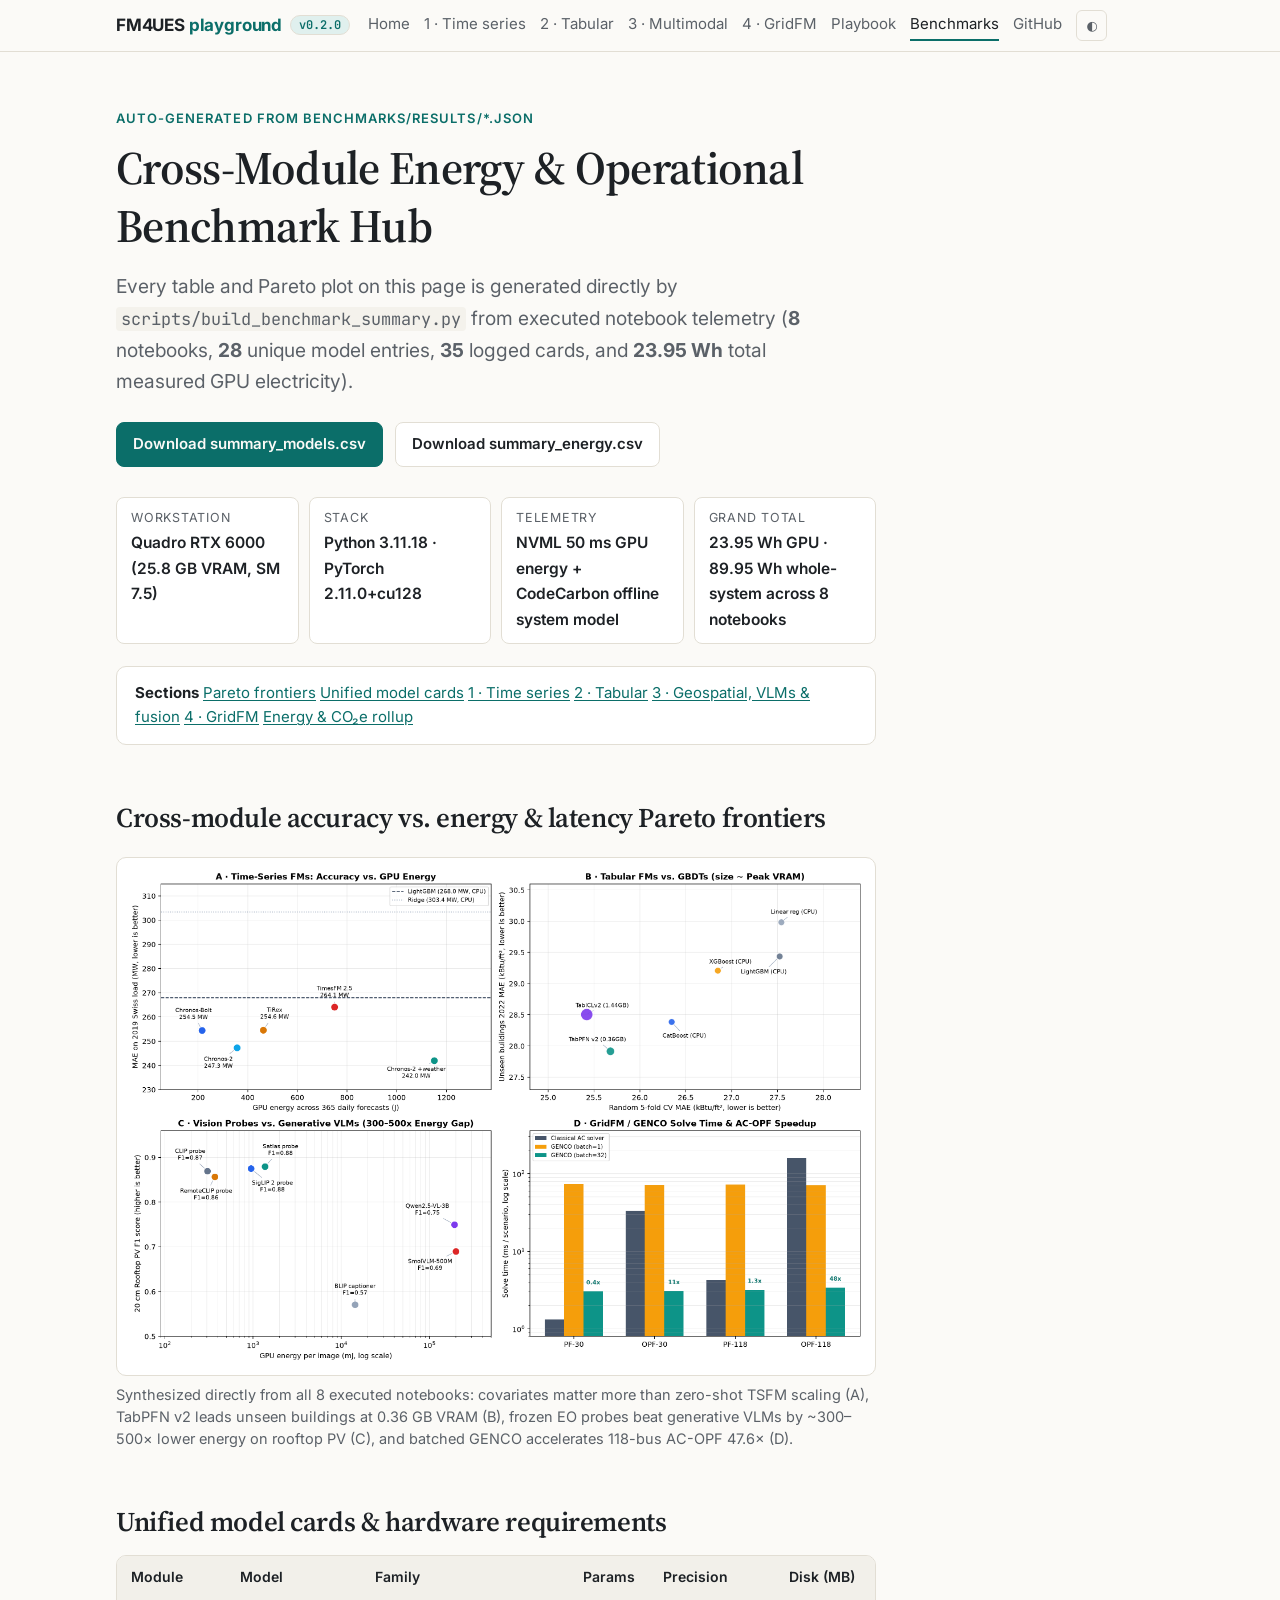
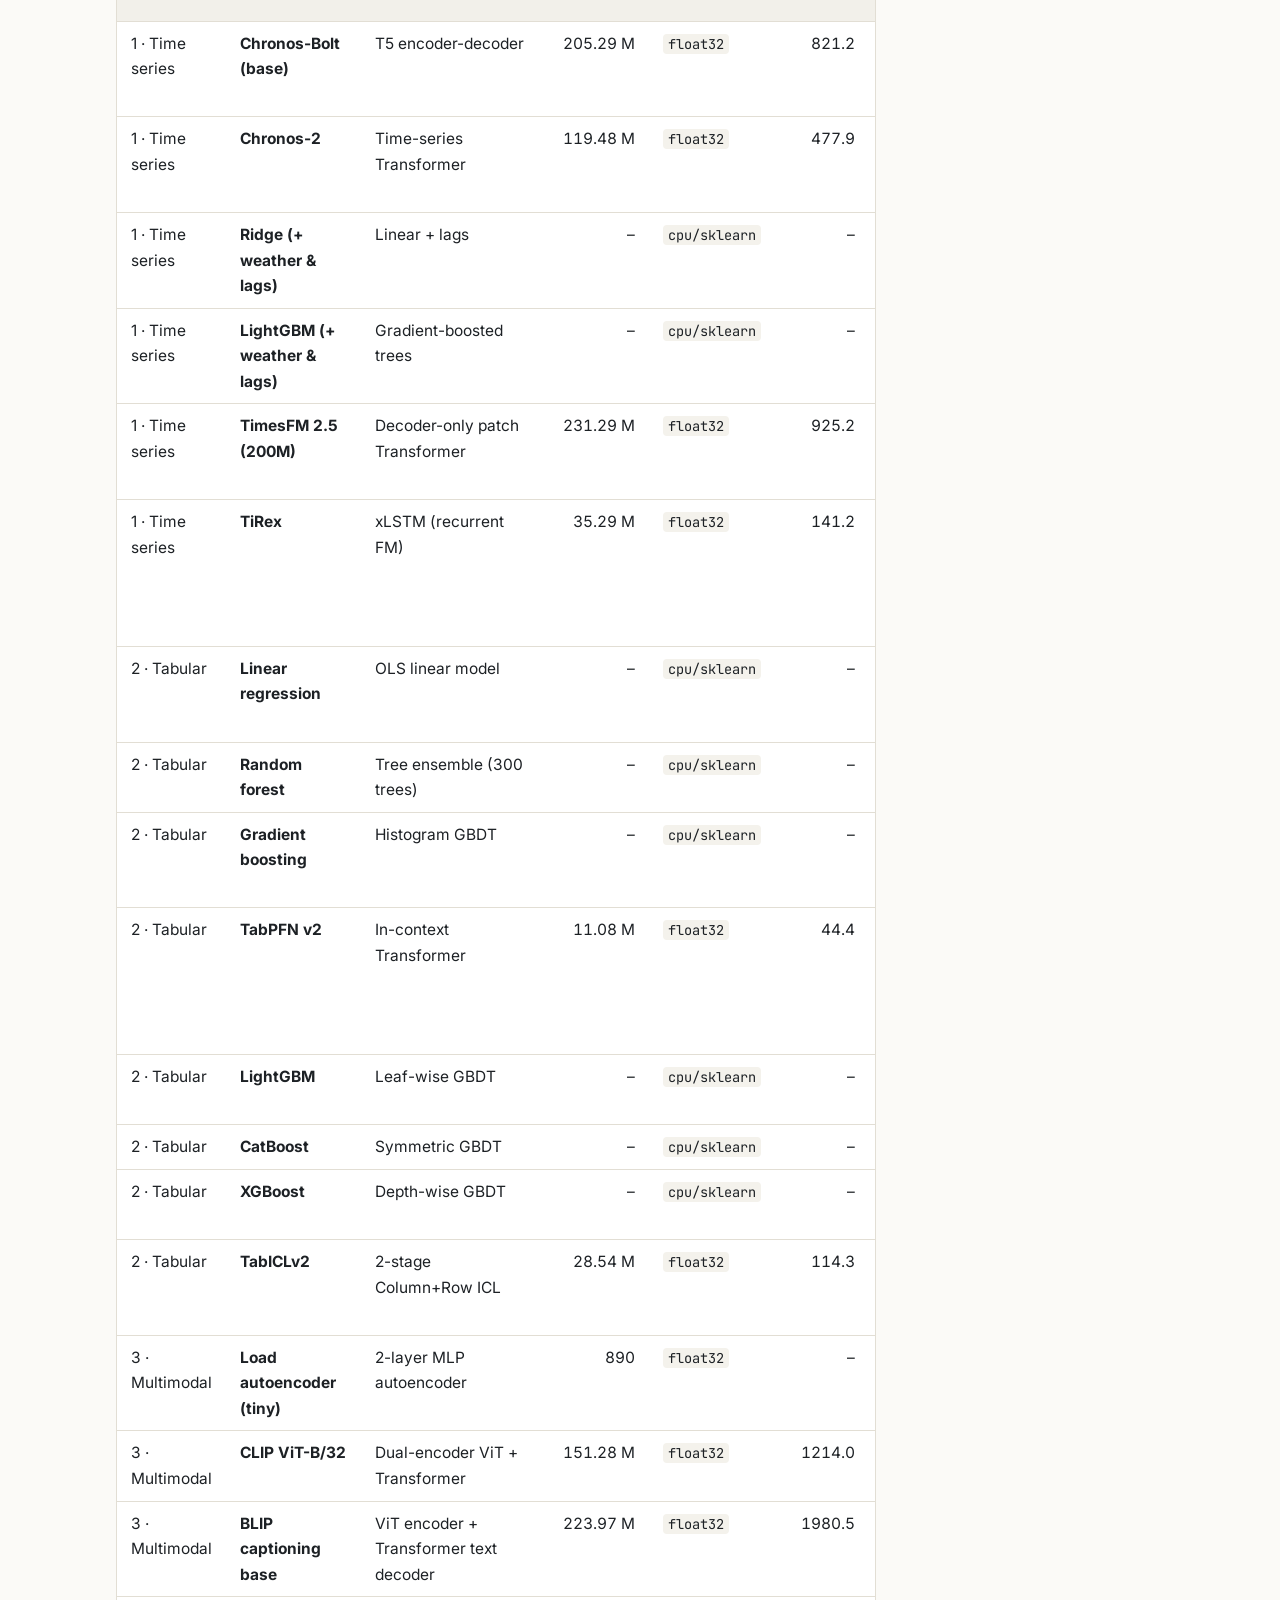
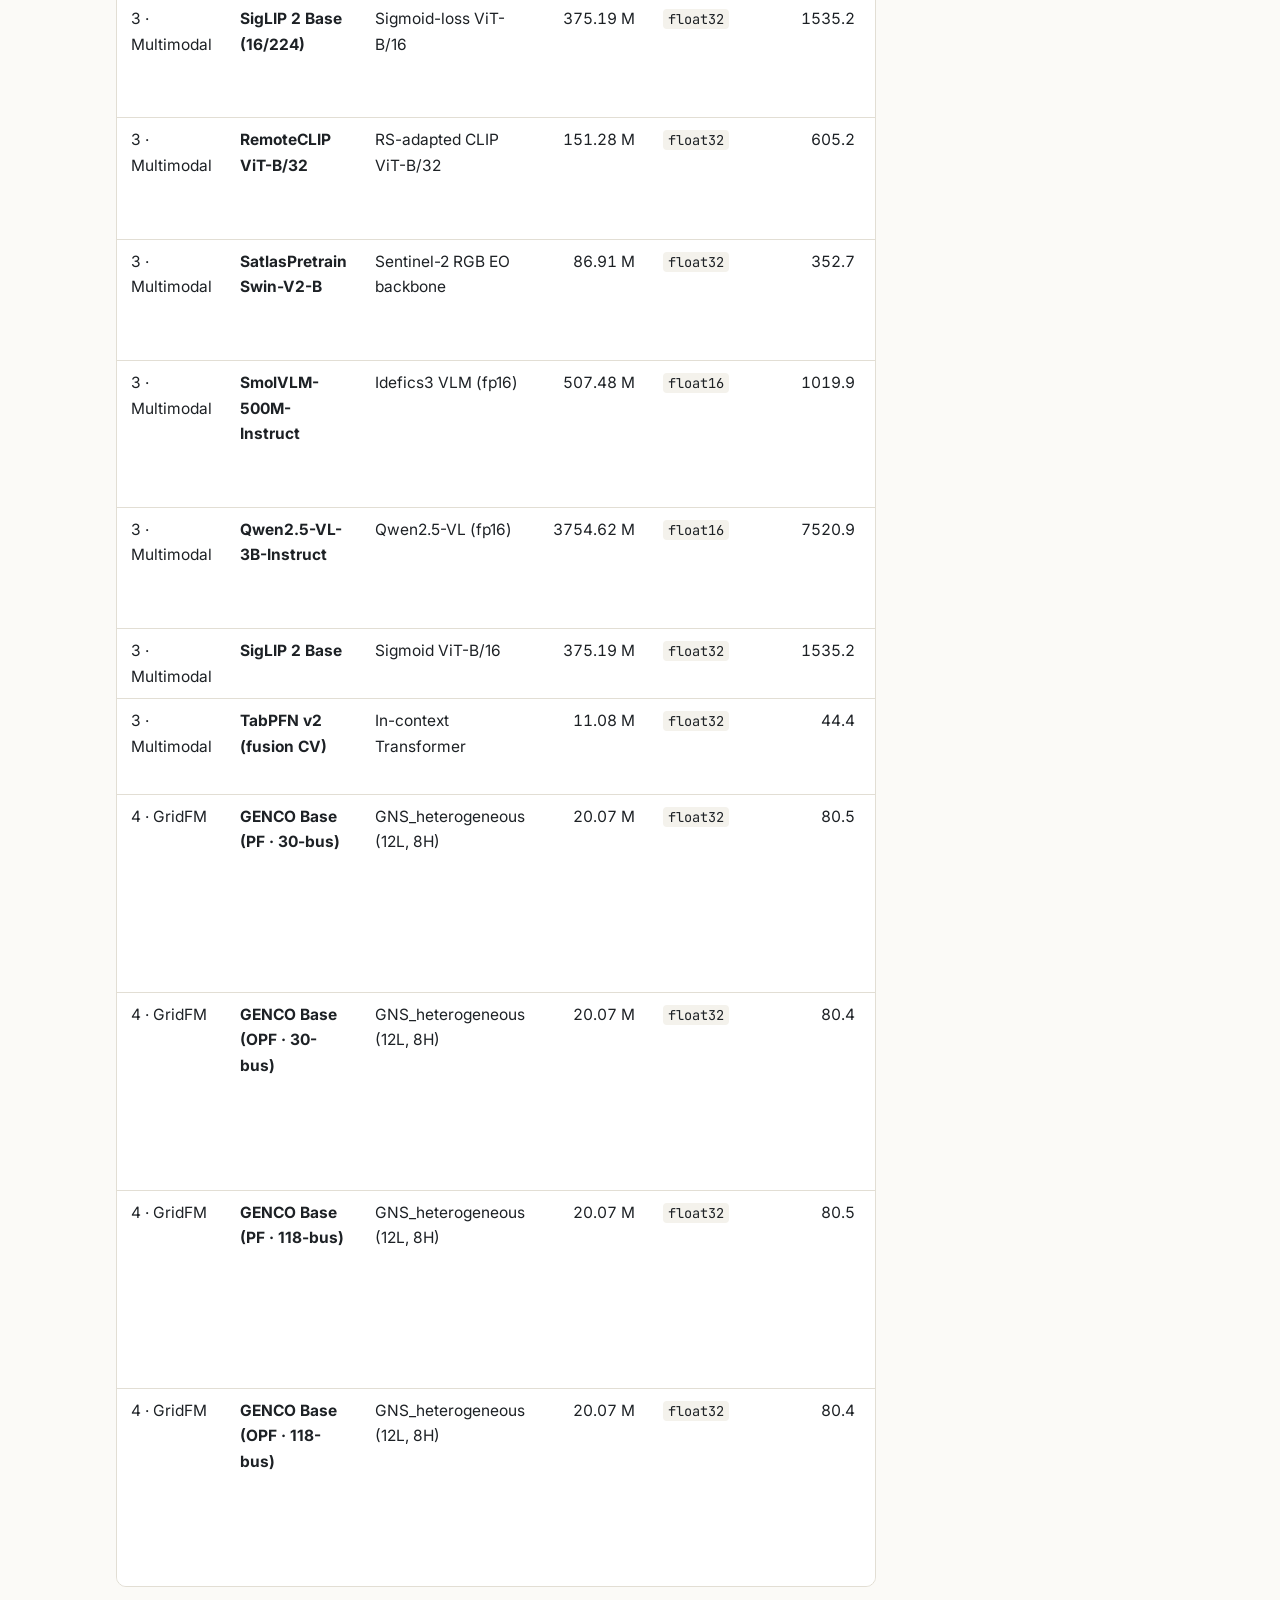
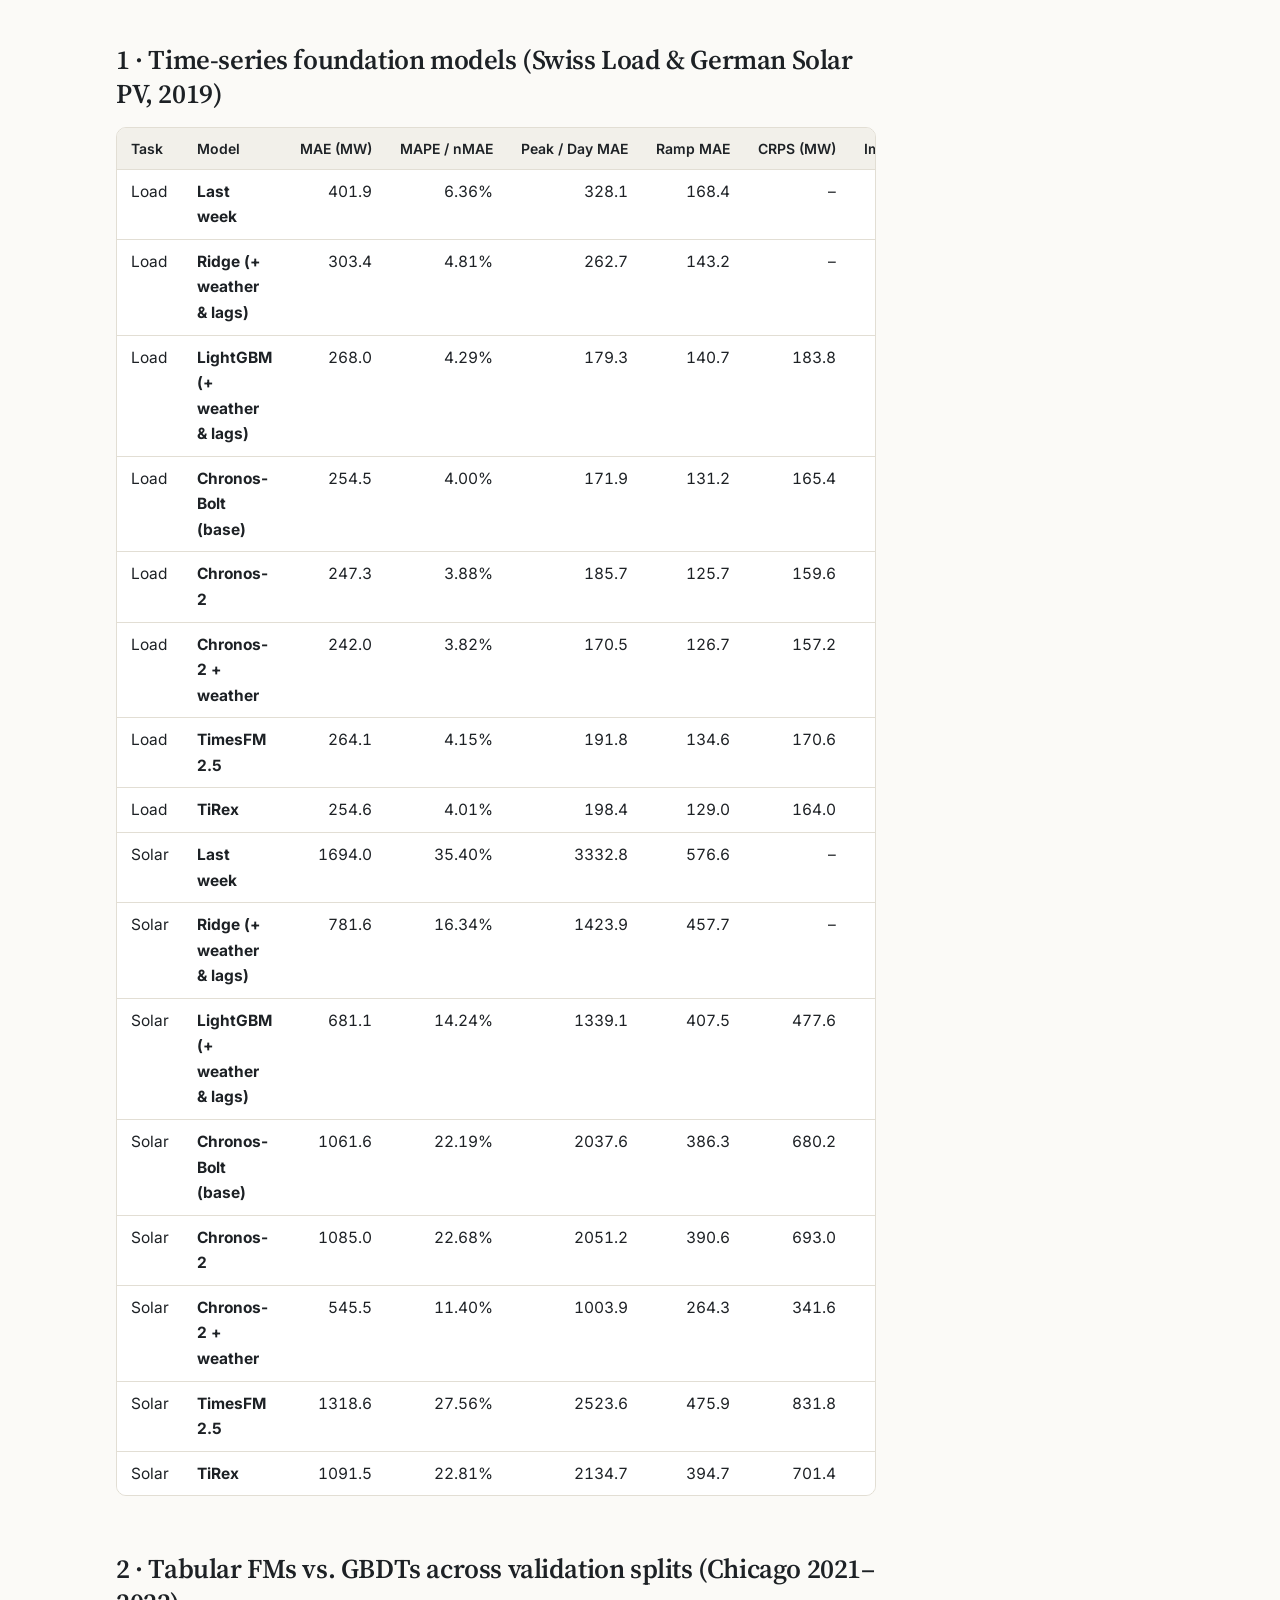
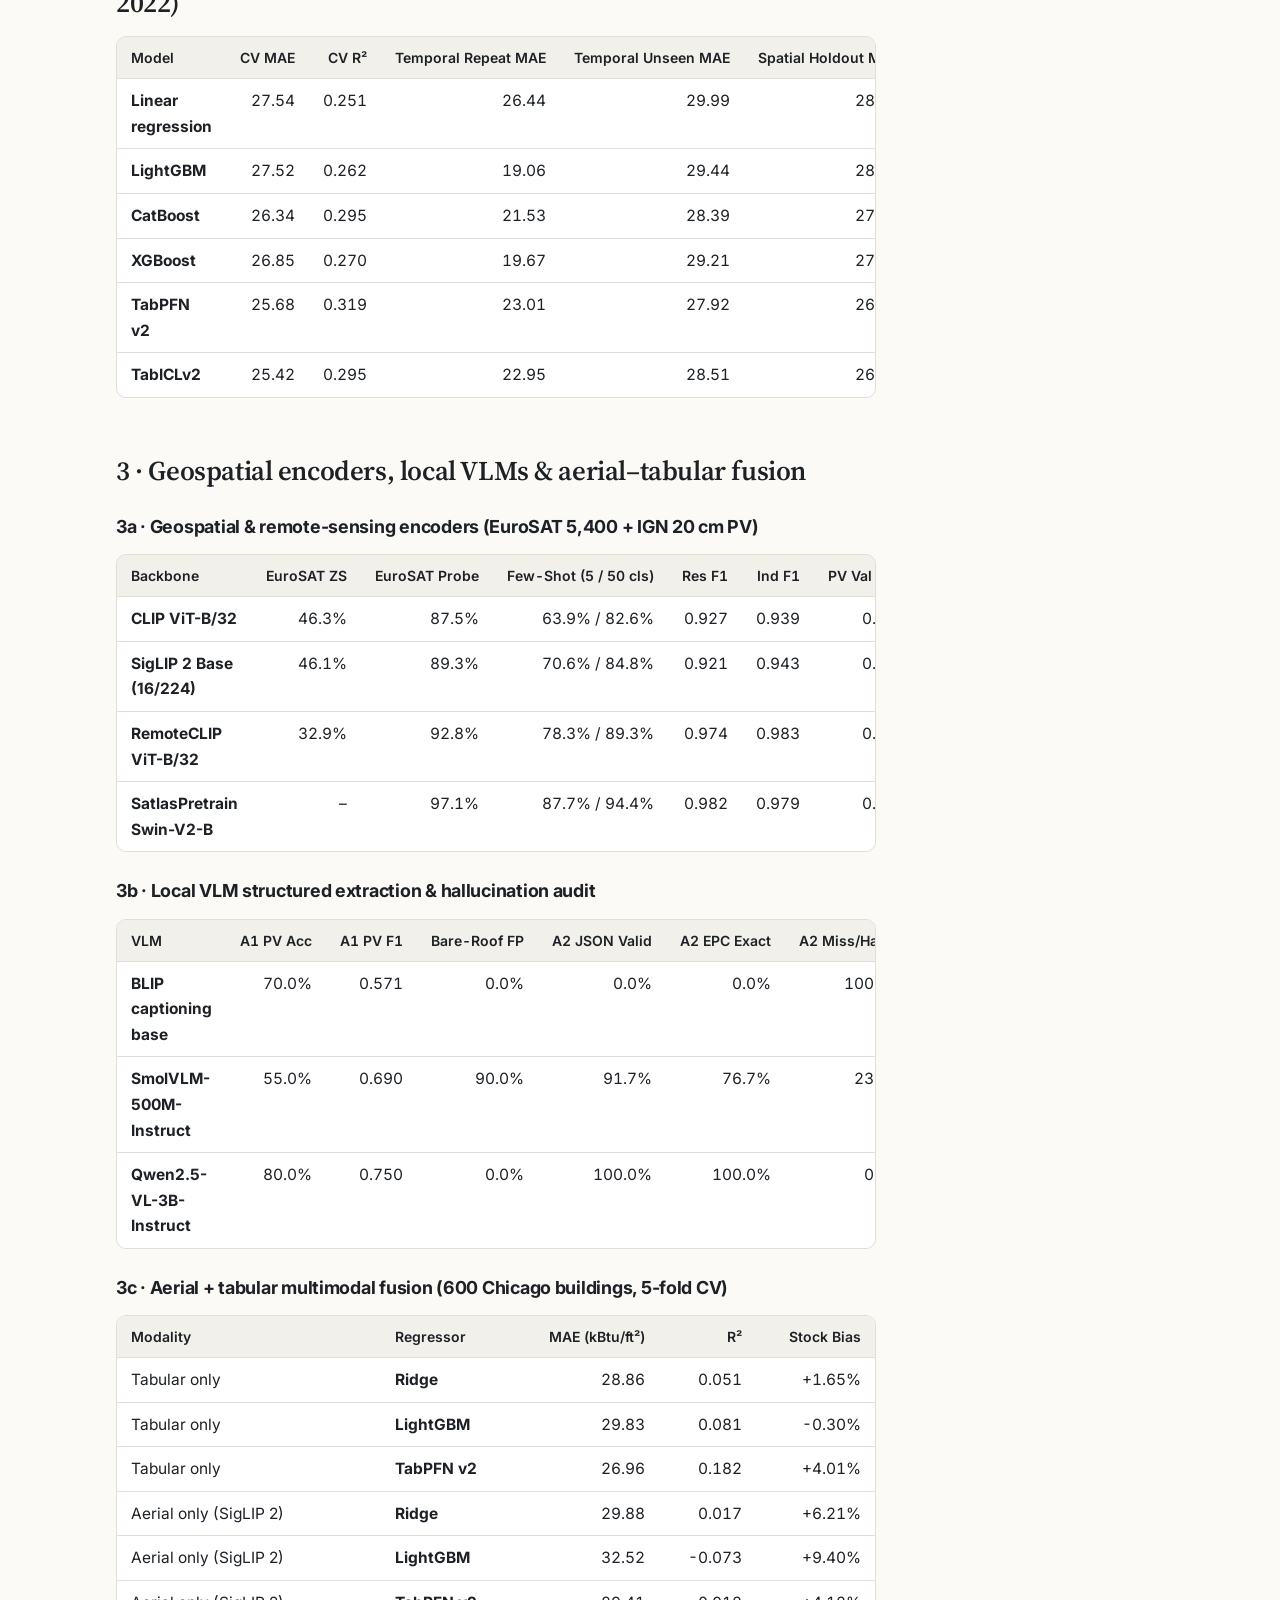
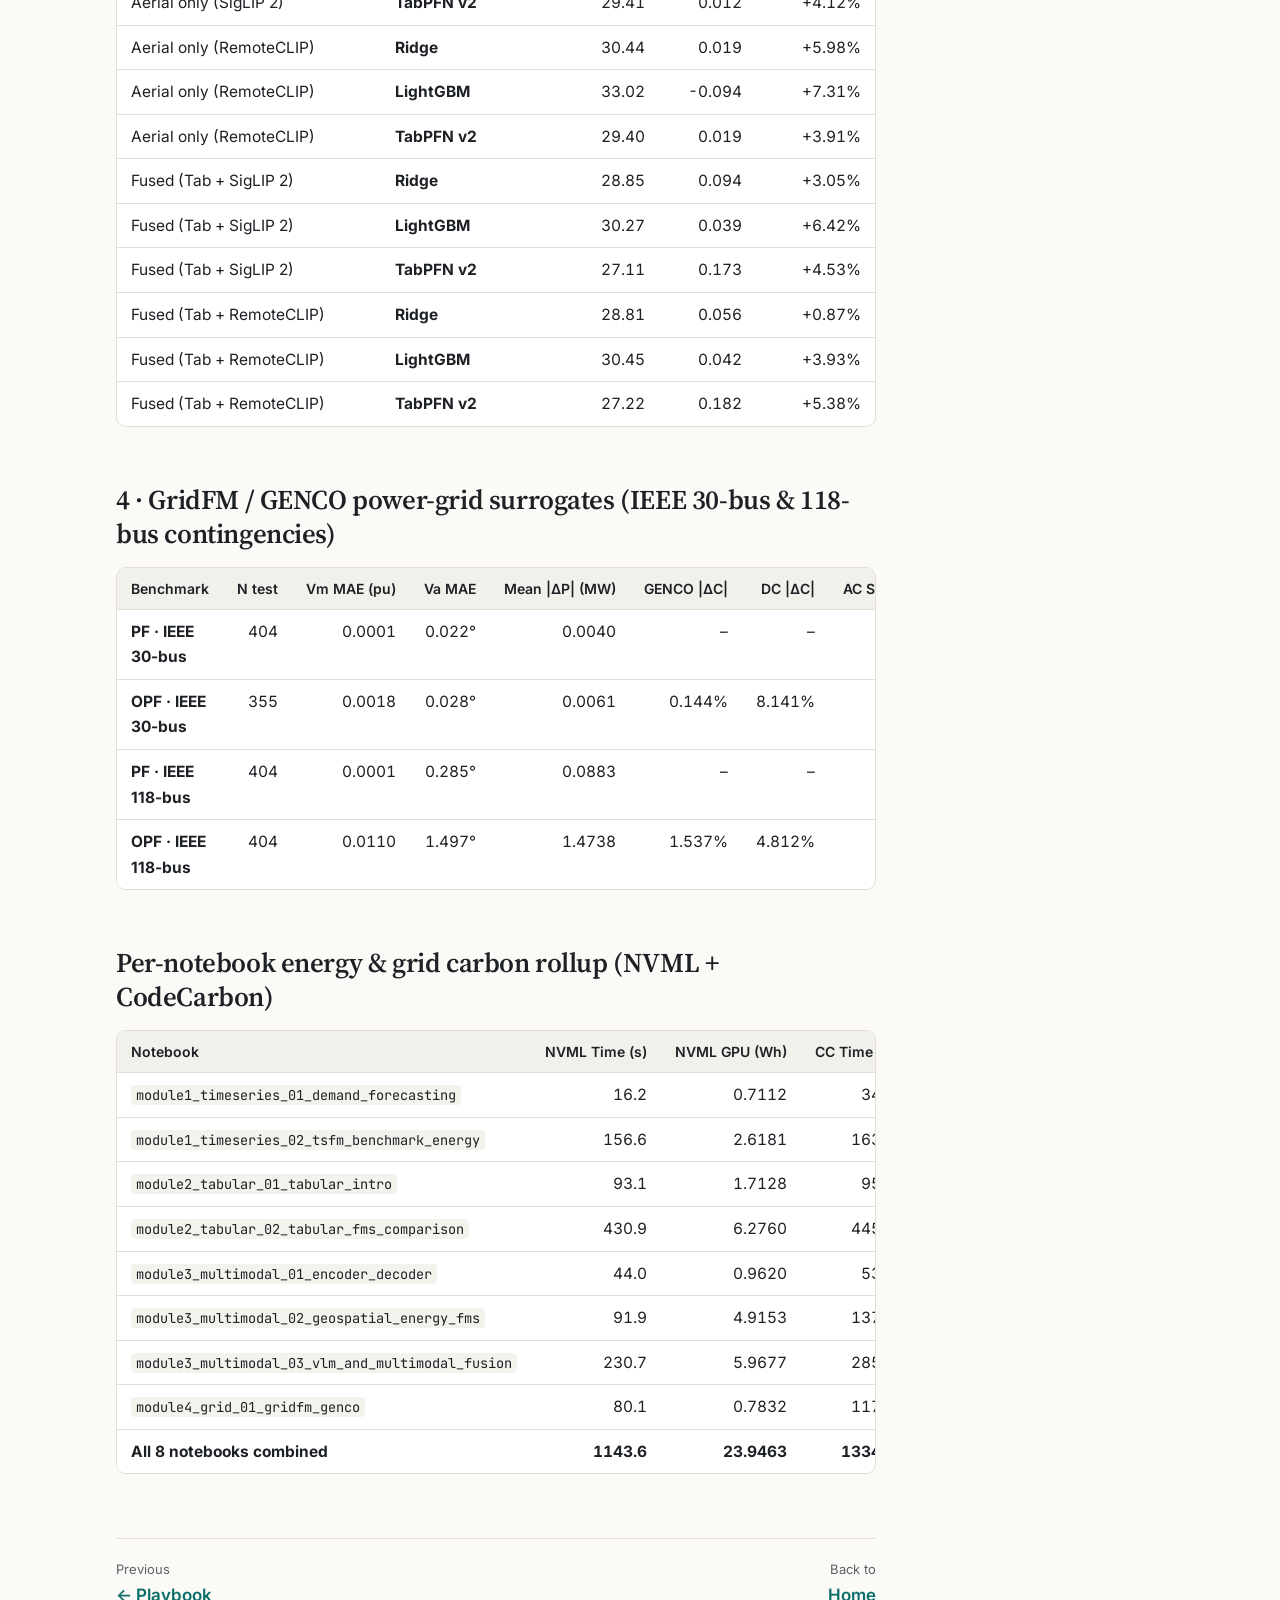
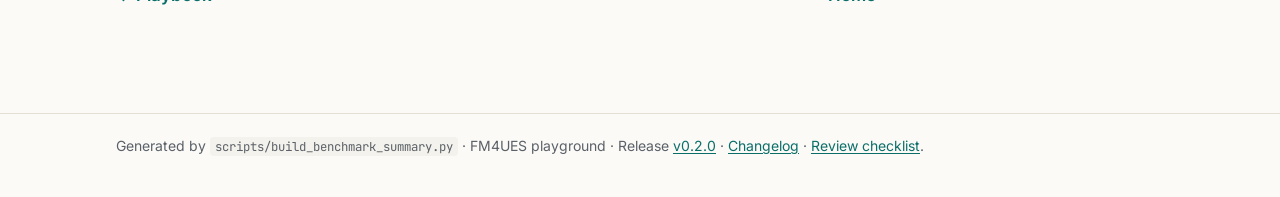
==== commit 6c2e657b: "v0.2.0: add review checklist, changelog, and release version badges - Add VERSION (0.2.0), CHANGELOG" ====
--- a/docs/benchmarks.html
+++ b/docs/benchmarks.html
@@ -15,7 +15,10 @@
 
 <header class="site-header">
   <div class="inner">
-    <a class="brand" href="index.html">FM4UES <span>playground</span></a>
+    <div class="brand-group">
+      <a class="brand" href="index.html">FM4UES <span>playground</span></a>
+      <a class="version-badge" href="https://github.com/BartonChenTW/FM4UES-playground/releases/tag/v0.2.0" title="Release v0.2.0 — changelog &amp; tags">v0.2.0</a>
+    </div>
     <nav class="site-nav">
       <a href="index.html">Home</a>
       <a href="module1.html">1 · Time series</a>
@@ -144,7 +147,10 @@
 
 <footer>
   <div class="inner">
-    Generated by <code>scripts/build_benchmark_summary.py</code> · FM4UES playground.
+    Generated by <code>scripts/build_benchmark_summary.py</code> · FM4UES playground ·
+    Release <a href="https://github.com/BartonChenTW/FM4UES-playground/releases/tag/v0.2.0">v0.2.0</a> ·
+    <a href="https://github.com/BartonChenTW/FM4UES-playground/blob/main/CHANGELOG.md">Changelog</a> ·
+    <a href="https://github.com/BartonChenTW/FM4UES-playground/blob/main/docs/to_review.md">Review checklist</a>.
   </div>
 </footer>
 
--- a/docs/assets/style.css
+++ b/docs/assets/style.css
@@ -92,6 +92,13 @@
 }
 .brand { font-weight: 700; color: var(--text); text-decoration: none; letter-spacing: -.01em; }
 .brand span { color: var(--accent); }
+.brand-group { display: inline-flex; align-items: center; gap: 8px; }
+.version-badge {
+  font-family: var(--mono); font-size: 12px; font-weight: 600; line-height: 1;
+  padding: 3px 8px; border-radius: 999px; text-decoration: none;
+  background: var(--accent-soft); color: var(--accent); border: 1px solid var(--border);
+}
+.version-badge:hover { filter: brightness(1.05); text-decoration: underline; }
 .site-nav { display: flex; gap: 4px 14px; flex-wrap: wrap; font-size: 15px; }
 .site-nav a { color: var(--muted); text-decoration: none; padding: 2px 0; border-bottom: 2px solid transparent; }
 .site-nav a:hover { color: var(--text); }
